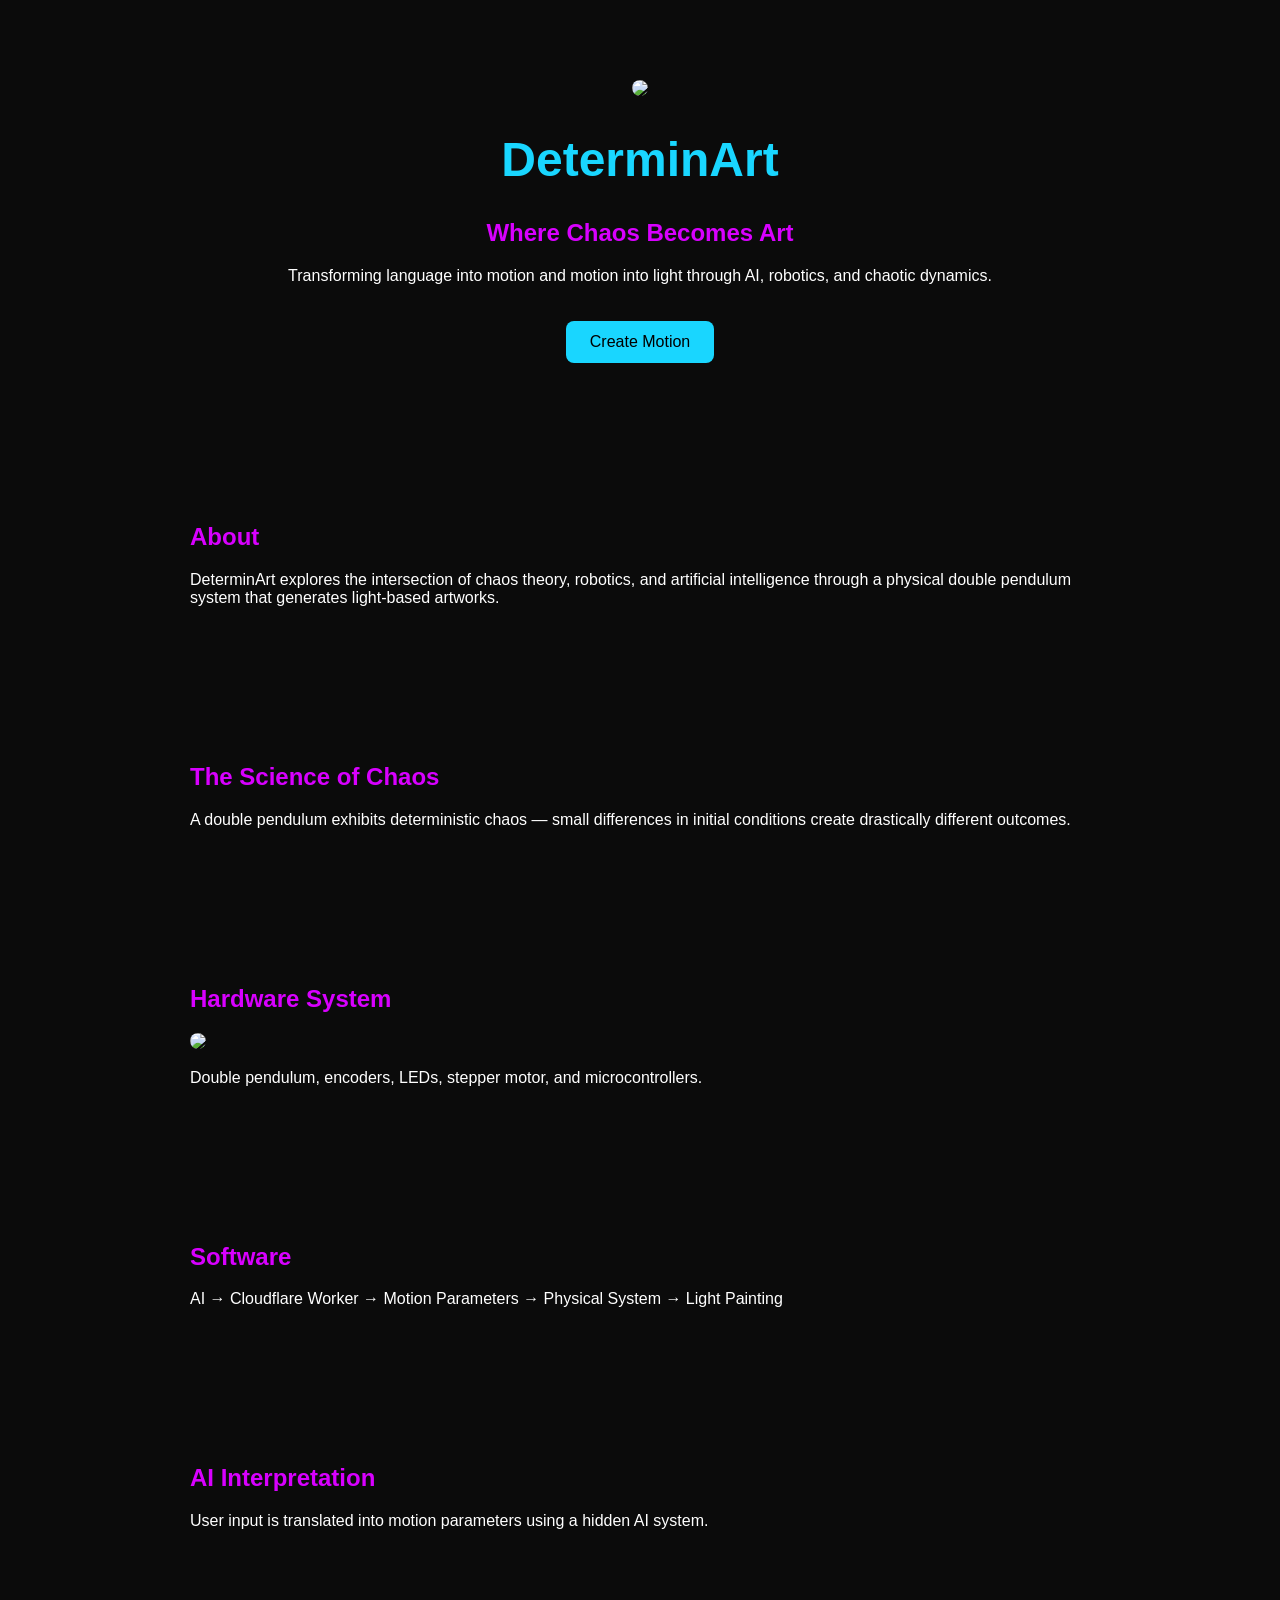
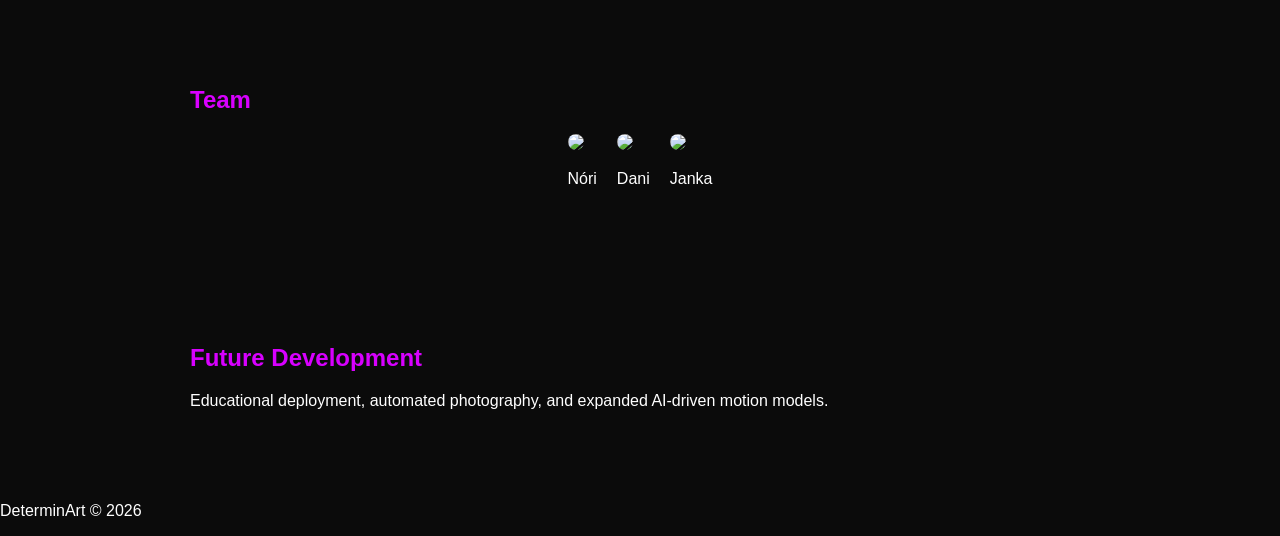
==== index.html @ 48aab66d "intitial commit" ====
<!DOCTYPE html>
<html lang="en">
<head>
  <meta charset="UTF-8" />
  <meta name="viewport" content="width=device-width, initial-scale=1.0"/>
  <title>DeterminArt</title>
  <link rel="stylesheet" href="style.css"/>
</head>

<body>

  <header class="hero">
    <img src="assets/logo-determinart.png" class="logo"/>

    <h1>DeterminArt</h1>
    <h2>Where Chaos Becomes Art</h2>

    <p>
      Transforming language into motion and motion into light through AI, robotics, and chaotic dynamics.
    </p>

    <a class="btn" href="interpret.html">Create Motion</a>
  </header>

  <section id="about">
    <h2>About</h2>
    <p>
      DeterminArt explores the intersection of chaos theory, robotics, and artificial intelligence through a physical double pendulum system that generates light-based artworks.
    </p>
  </section>

  <section id="science">
    <h2>The Science of Chaos</h2>
    <p>
      A double pendulum exhibits deterministic chaos — small differences in initial conditions create drastically different outcomes.
    </p>
  </section>

  <section id="hardware">
    <h2>Hardware System</h2>
    <img src="assets/pendulum.jpg"/>
    <p>Double pendulum, encoders, LEDs, stepper motor, and microcontrollers.</p>
  </section>

  <section id="software">
    <h2>Software</h2>
    <p>
      AI → Cloudflare Worker → Motion Parameters → Physical System → Light Painting
    </p>
  </section>

  <section id="ai">
    <h2>AI Interpretation</h2>
    <p>
      User input is translated into motion parameters using a hidden AI system.
    </p>
  </section>

  <section id="team">
    <h2>Team</h2>

    <div class="team">
      <div>
        <img src="assets/team-nori.jpg"/>
        <p>Nóri</p>
      </div>

      <div>
        <img src="assets/team-dani.jpg"/>
        <p>Dani</p>
      </div>

      <div>
        <img src="assets/team-janka.jpg"/>
        <p>Janka</p>
      </div>
    </div>
  </section>

  <section id="future">
    <h2>Future Development</h2>
    <p>
      Educational deployment, automated photography, and expanded AI-driven motion models.
    </p>
  </section>

  <footer>
    <p>DeterminArt © 2026</p>
  </footer>

</body>
</html>
---- style.css ----
body {
  margin: 0;
  font-family: Arial, sans-serif;
  background: #0b0b0b;
  color: white;
}

.hero {
  text-align: center;
  padding: 80px 20px;
}

.logo {
  width: 120px;
}

h1 {
  font-size: 3rem;
  color: #19d6ff;
}

h2 {
  color: #d800ff;
}

.btn {
  display: inline-block;
  margin-top: 20px;
  padding: 12px 24px;
  background: #19d6ff;
  color: black;
  border-radius: 8px;
  text-decoration: none;
}

section {
  padding: 60px 20px;
  max-width: 900px;
  margin: auto;
}

img {
  width: 100%;
  border-radius: 10px;
}

.team {
  display: flex;
  gap: 20px;
  justify-content: center;
}

.team img {
  width: 120px;
  border-radius: 50%;
}
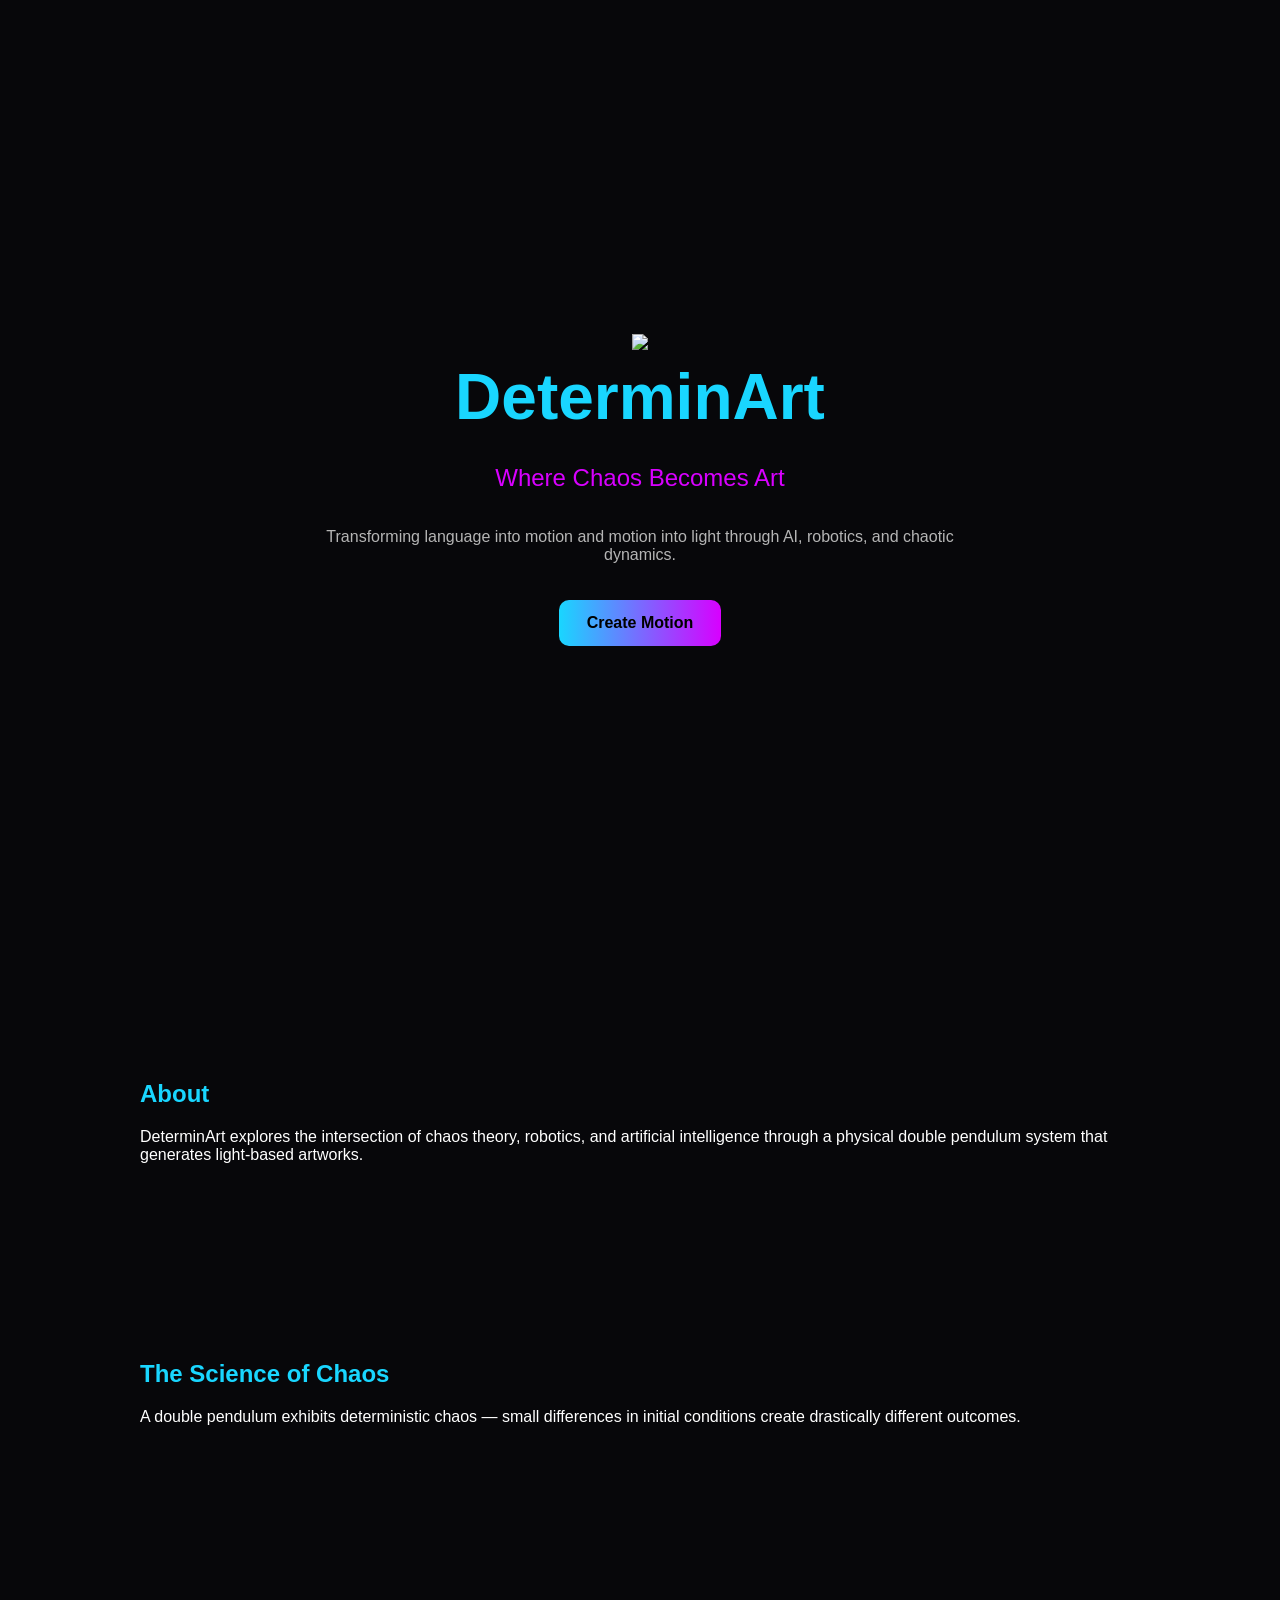
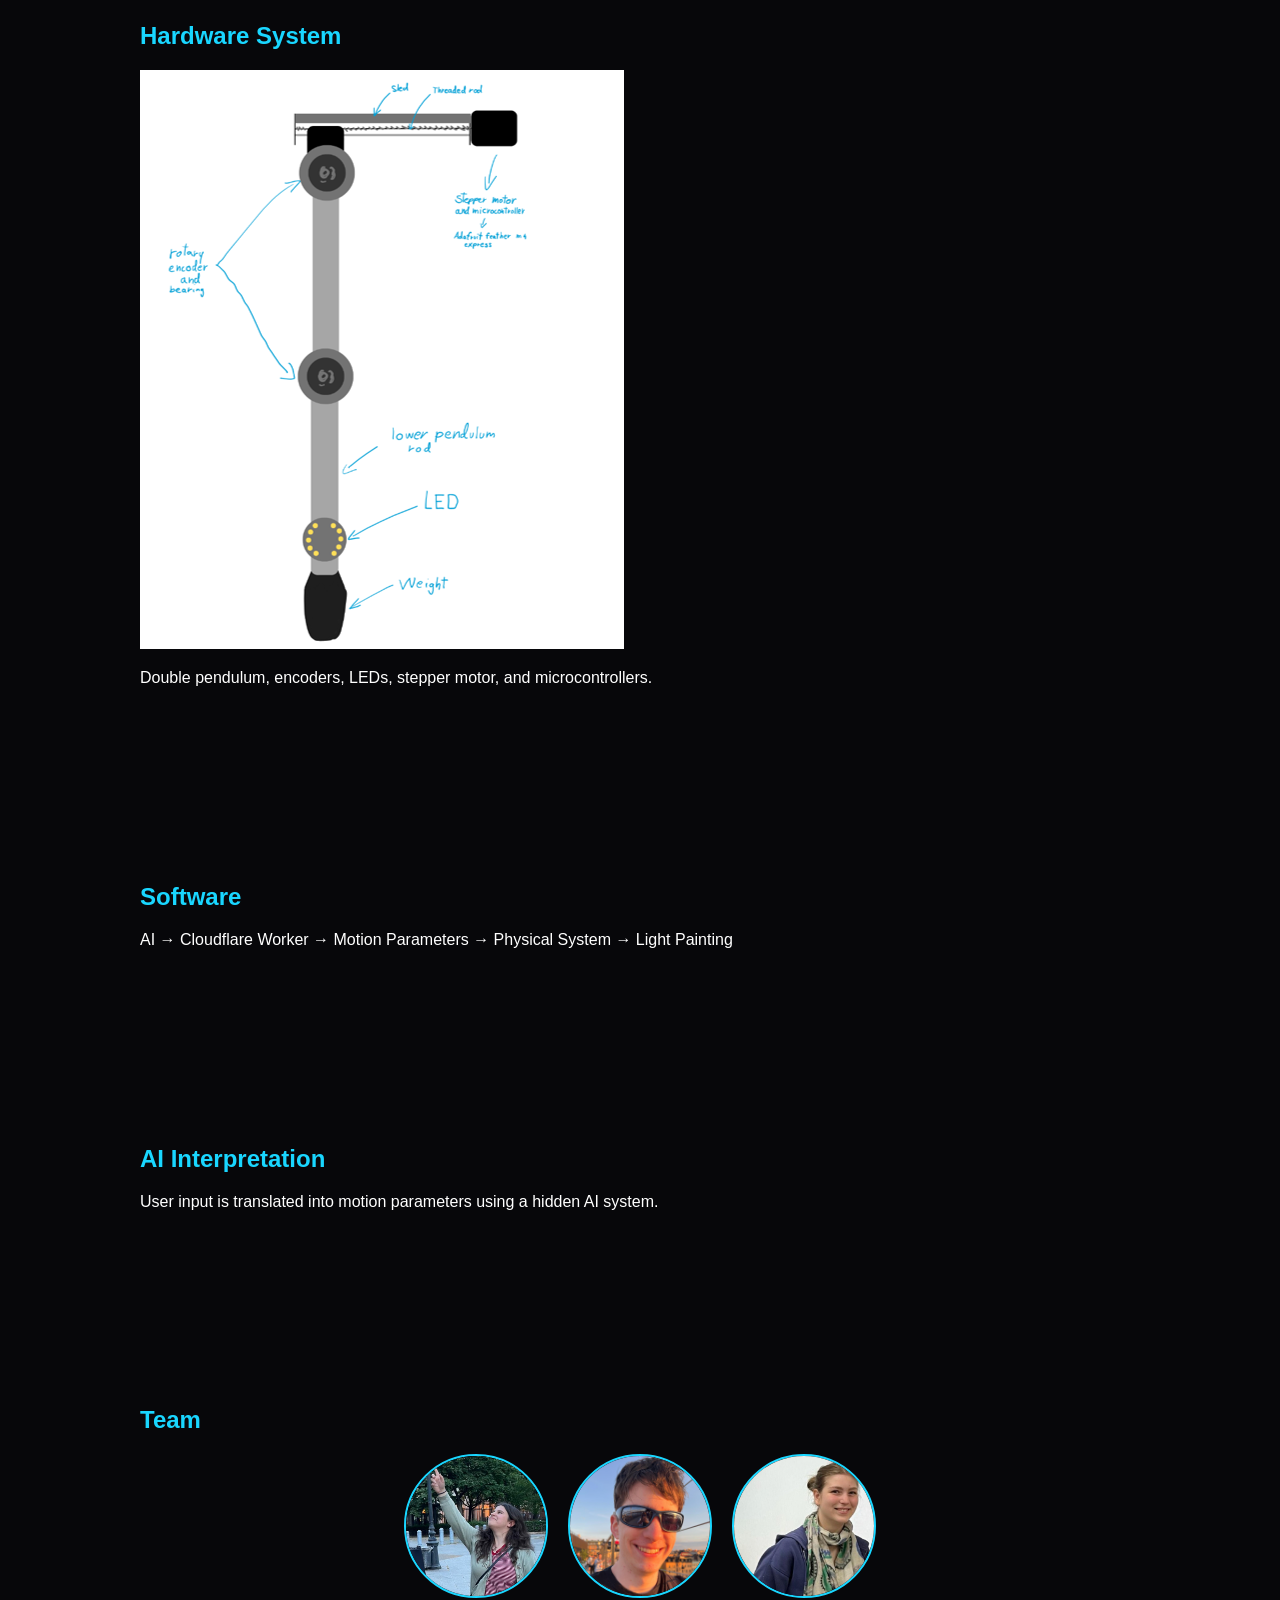
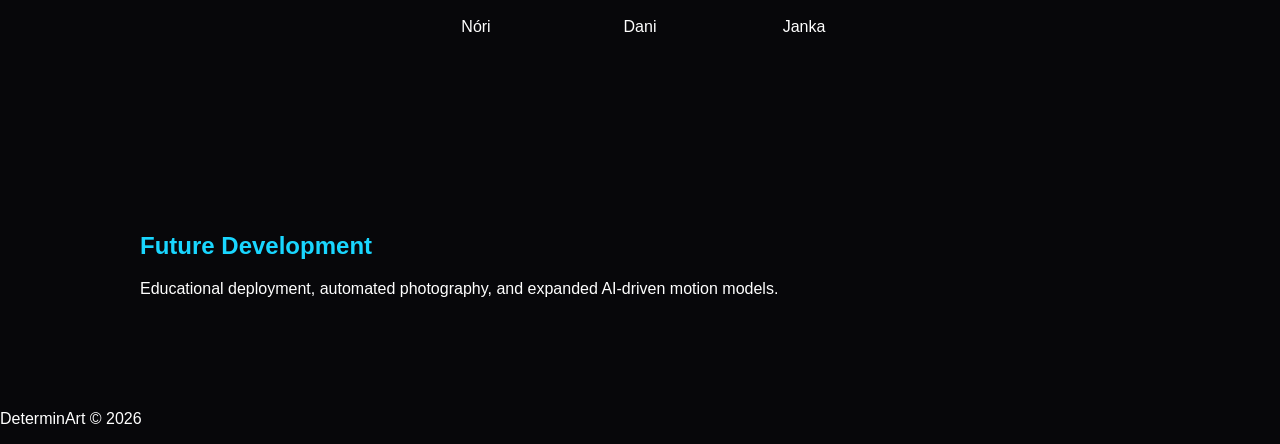
==== commit d08425bd: "file locations" ====
--- a/index.html
+++ b/index.html
@@ -61,17 +61,17 @@
 
     <div class="team">
       <div>
-        <img src="assets/team-nori.jpg"/>
+        <img src="assets/team-nori.jpeg"/>
         <p>Nóri</p>
       </div>
 
       <div>
-        <img src="assets/team-dani.jpg"/>
+        <img src="assets/team-dani.jpeg"/>
         <p>Dani</p>
       </div>
 
       <div>
-        <img src="assets/team-janka.jpg"/>
+        <img src="assets/team-janka.jpeg"/>
         <p>Janka</p>
       </div>
     </div>
--- a/style.css
+++ b/style.css
@@ -1,56 +1,137 @@
+:root {
+  --bg: #07070a;
+  --panel: #111118;
+  --cyan: #19d6ff;
+  --magenta: #d800ff;
+  --text: #ffffff;
+  --muted: #b5b5b5;
+}
+
 body {
   margin: 0;
   font-family: Arial, sans-serif;
-  background: #0b0b0b;
-  color: white;
+  background: var(--bg);
+  color: var(--text);
+  overflow-x: hidden;
 }
 
+/* HERO */
 .hero {
+  min-height: 100vh;
+  display: flex;
+  flex-direction: column;
+  justify-content: center;
+  align-items: center;
   text-align: center;
-  padding: 80px 20px;
+  padding: 40px 20px;
+  position: relative;
 }
 
-.logo {
-  width: 120px;
+.hero h1 {
+  font-size: 4rem;
+  margin: 10px 0;
+  color: var(--cyan);
 }
 
-h1 {
-  font-size: 3rem;
-  color: #19d6ff;
+.hero h2 {
+  color: var(--magenta);
+  font-weight: 400;
 }
 
-h2 {
-  color: #d800ff;
+.hero p {
+  max-width: 700px;
+  color: var(--muted);
 }
 
+/* BUTTON */
 .btn {
-  display: inline-block;
   margin-top: 20px;
-  padding: 12px 24px;
-  background: #19d6ff;
+  padding: 14px 28px;
+  background: linear-gradient(90deg, var(--cyan), var(--magenta));
   color: black;
-  border-radius: 8px;
+  font-weight: bold;
+  border-radius: 10px;
   text-decoration: none;
+  transition: 0.3s;
 }
 
+.btn:hover {
+  transform: scale(1.05);
+}
+
+/* SECTIONS */
 section {
-  padding: 60px 20px;
-  max-width: 900px;
+  padding: 80px 20px;
+  max-width: 1000px;
   margin: auto;
 }
 
-img {
-  width: 100%;
-  border-radius: 10px;
+section h2 {
+  color: var(--cyan);
+  margin-bottom: 20px;
 }
 
+/* TEAM */
 .team {
   display: flex;
   gap: 20px;
   justify-content: center;
+  flex-wrap: wrap;
+}
+
+.team div {
+  text-align: center;
 }
 
 .team img {
-  width: 120px;
+  width: 140px;
+  height: 140px;
+  object-fit: cover;
   border-radius: 50%;
+  border: 2px solid var(--cyan);
+}
+
+/* INPUT PAGE */
+.input-box {
+  max-width: 500px;
+  margin: auto;
+  text-align: center;
+}
+
+input, textarea {
+  width: 100%;
+  margin: 10px 0;
+  padding: 12px;
+  border-radius: 8px;
+  border: none;
+  background: #1a1a22;
+  color: white;
+}
+
+button {
+  width: 100%;
+  padding: 14px;
+  background: var(--cyan);
+  border: none;
+  font-weight: bold;
+  cursor: pointer;
+}
+
+/* LOADING */
+#status {
+  margin-top: 10px;
+  color: var(--magenta);
+  font-style: italic;
+}
+
+/* MOBILE */
+@media (max-width: 768px) {
+  .hero h1 {
+    font-size: 2.5rem;
+  }
+
+  .team {
+    flex-direction: column;
+    align-items: center;
+  }
 }
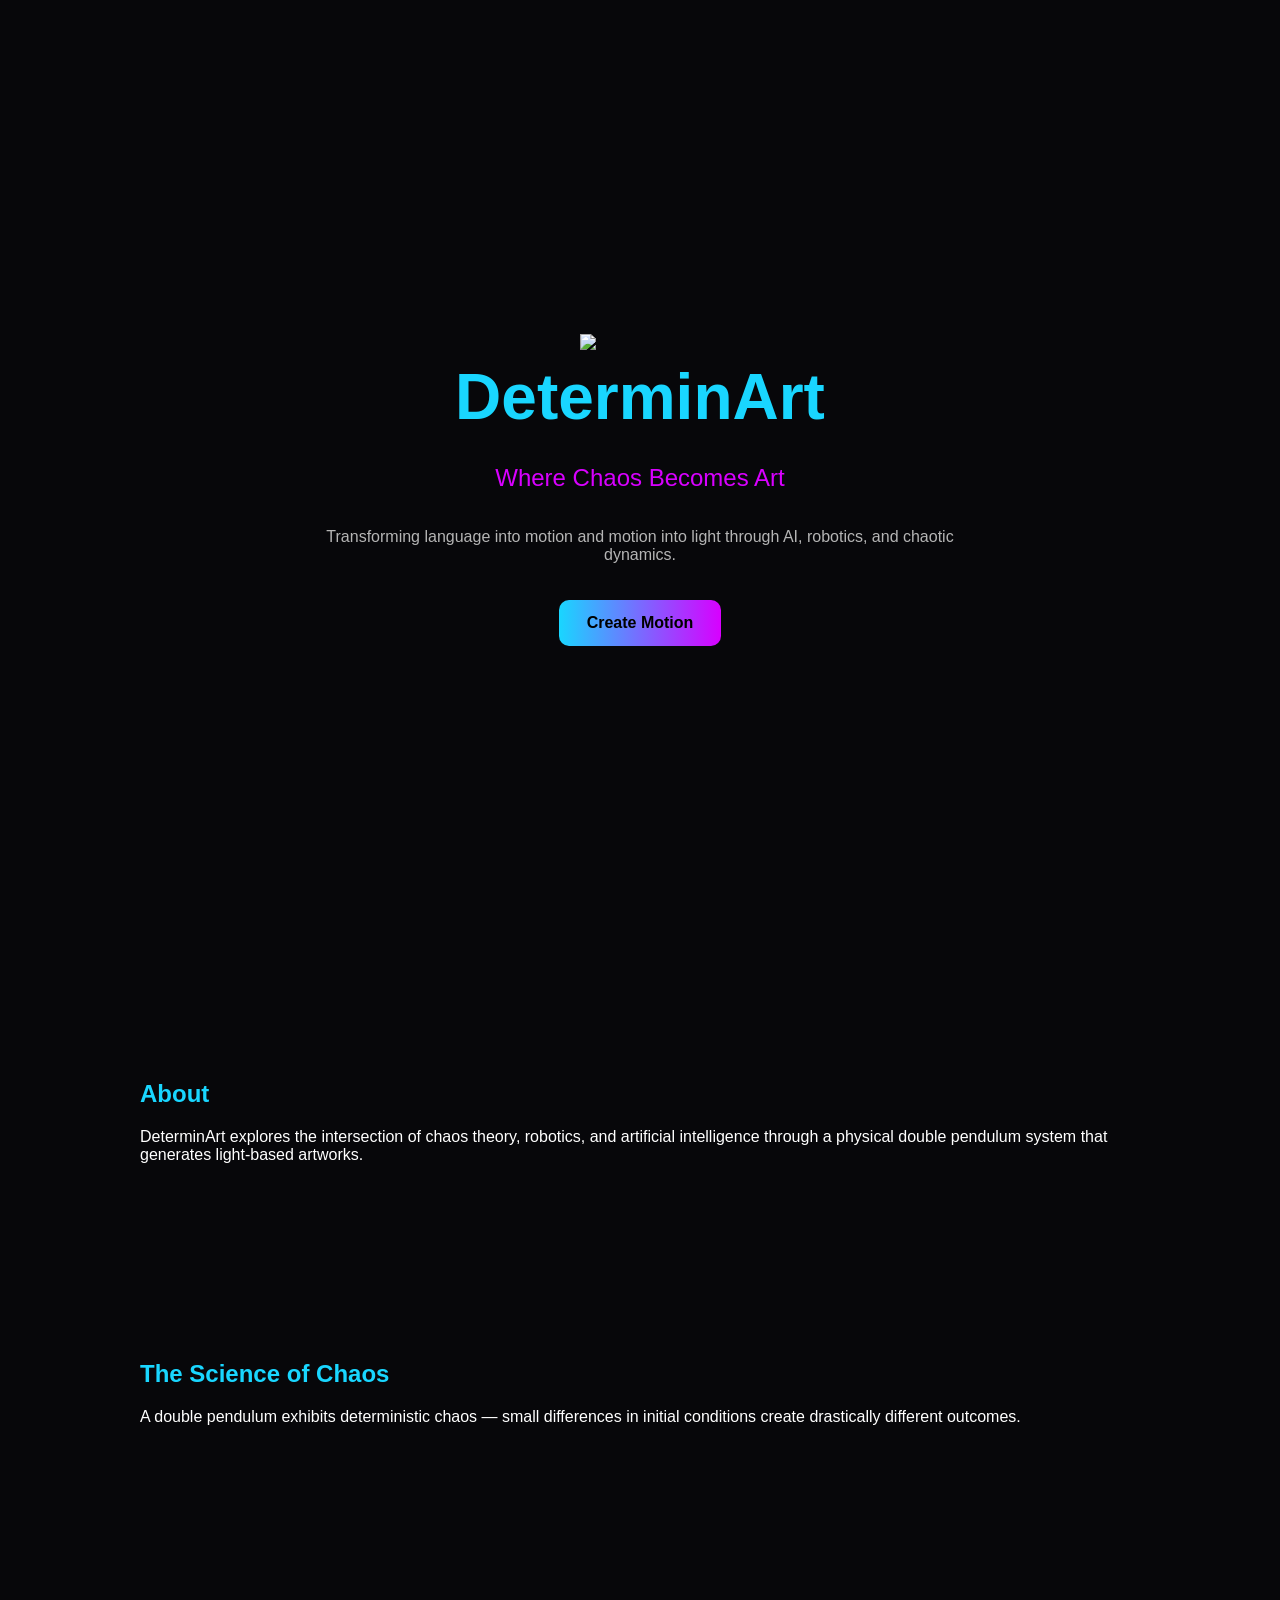
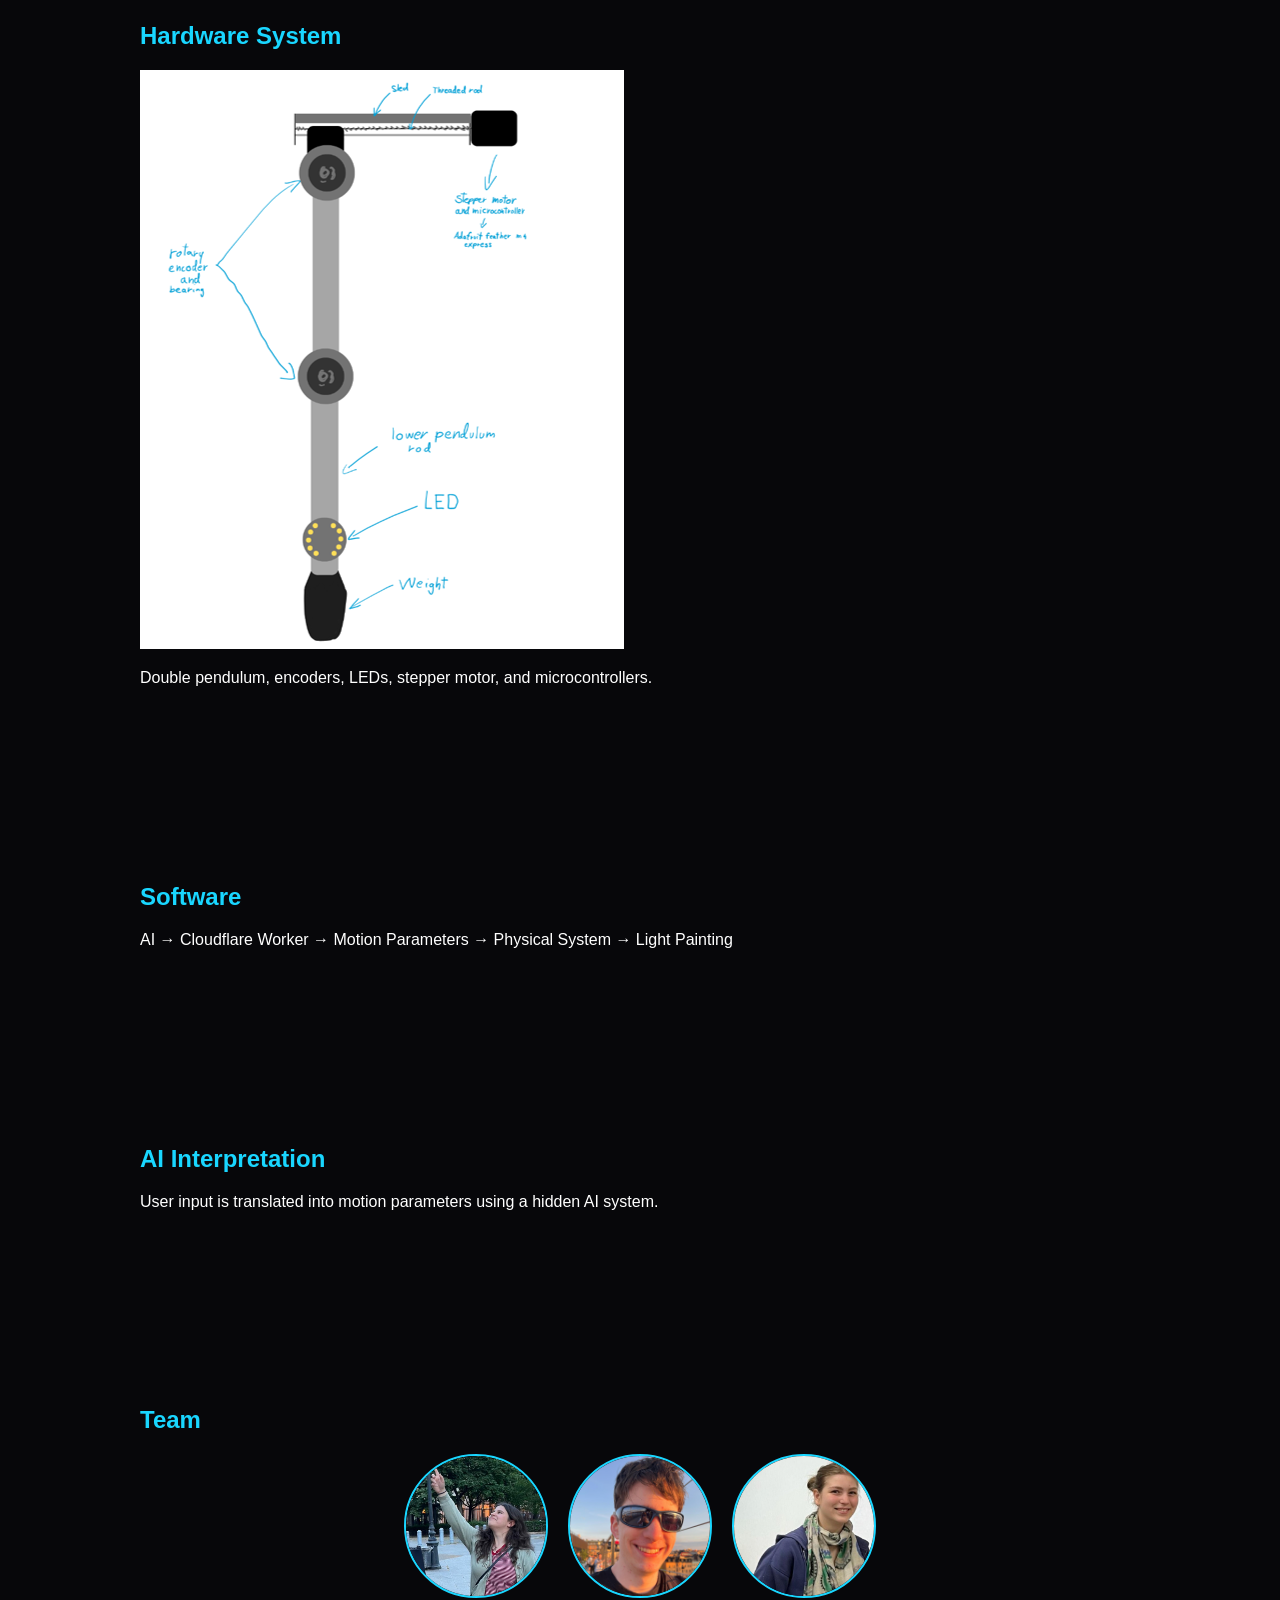
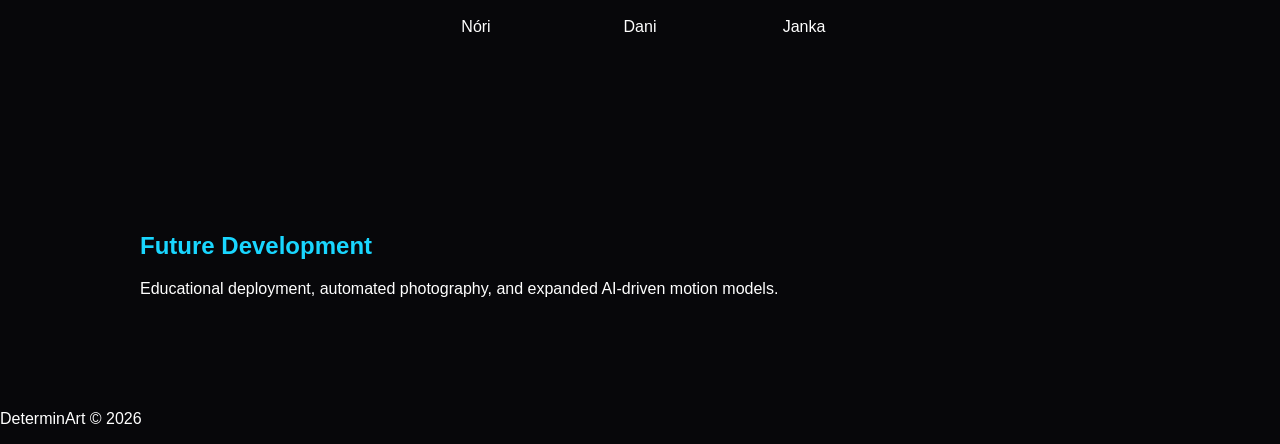
==== commit 25f48321: "bug" ====
--- a/index.html
+++ b/index.html
@@ -10,7 +10,7 @@
 <body>
 
   <header class="hero">
-    <img src="assets/logo-determinart.png" class="logo"/>
+    <img class="logo" src="assets/logo-determinart.png">
 
     <h1>DeterminArt</h1>
     <h2>Where Chaos Becomes Art</h2>
--- a/style.css
+++ b/style.css
@@ -13,6 +13,13 @@
   background: var(--bg);
   color: var(--text);
   overflow-x: hidden;
+}
+
+.logo {
+  width: 120px;
+  height: auto;
+  display: block;
+  margin: 0 auto;
 }
 
 /* HERO */
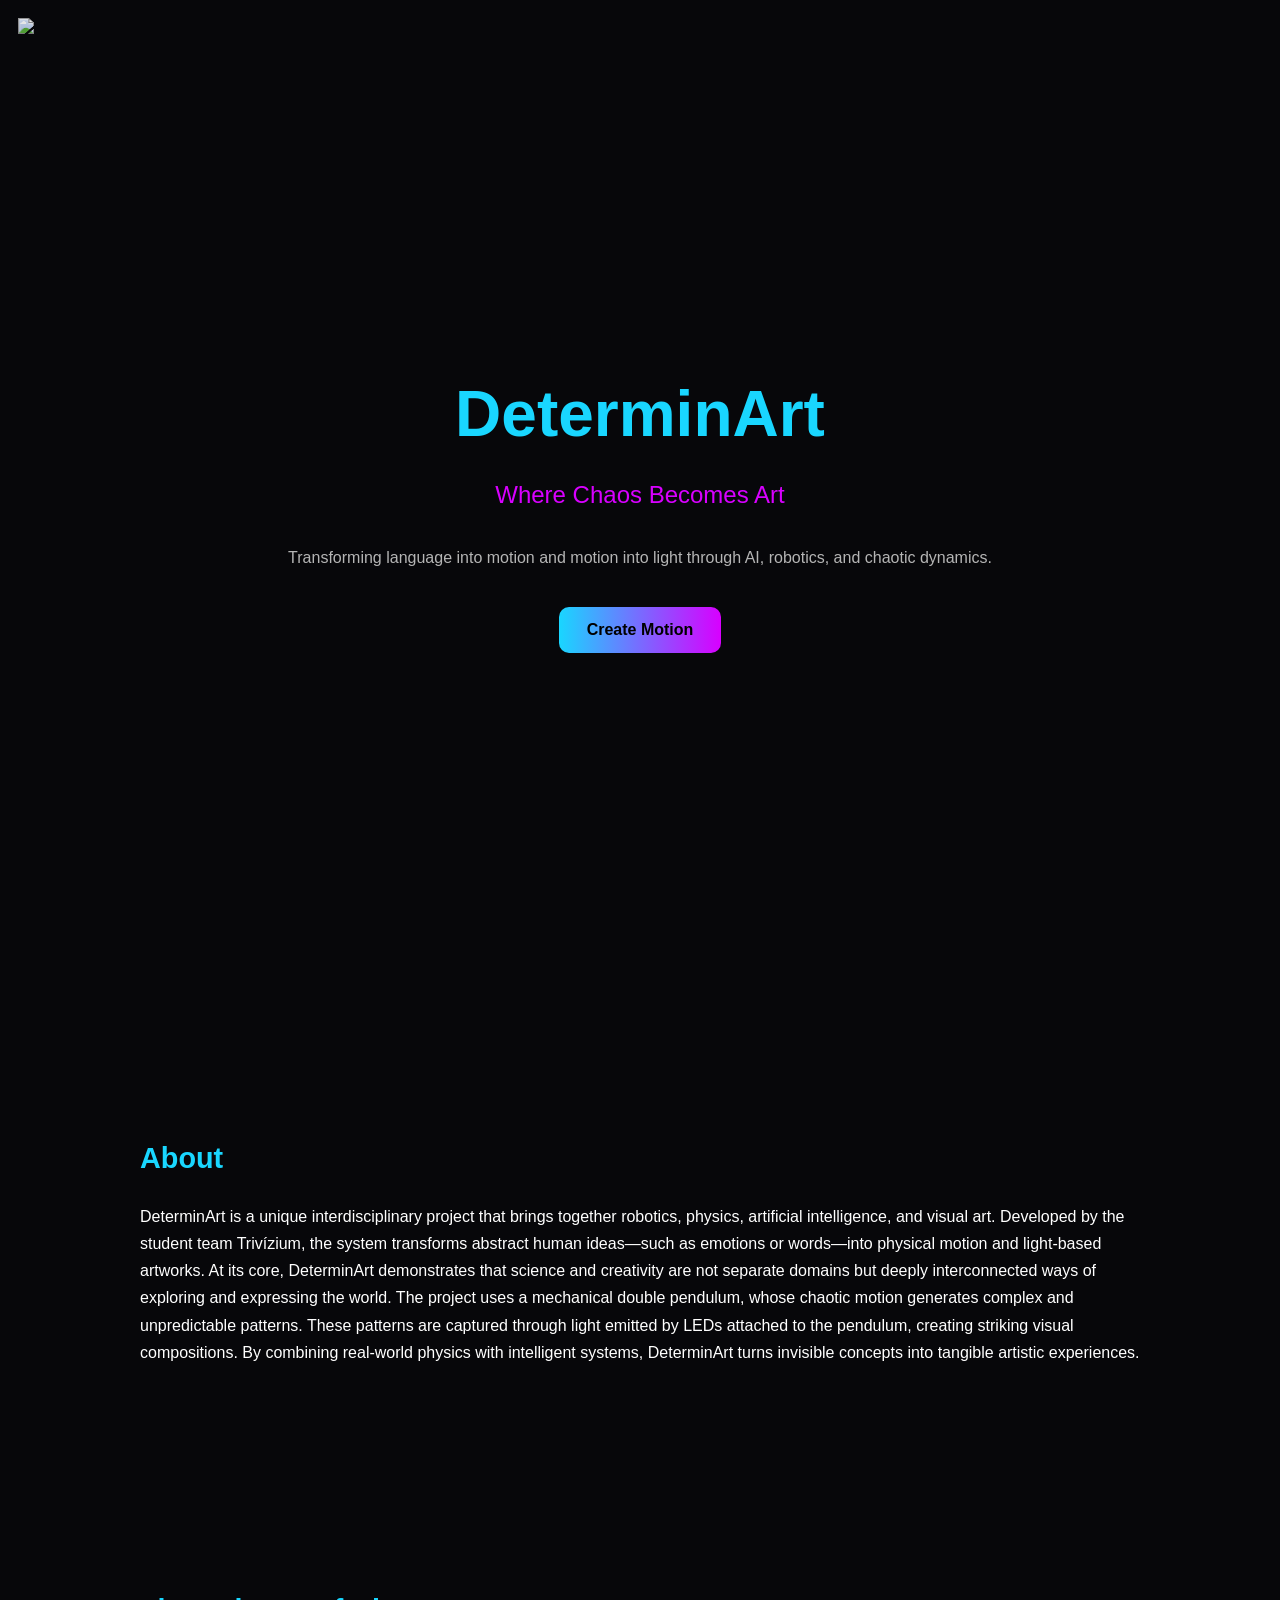
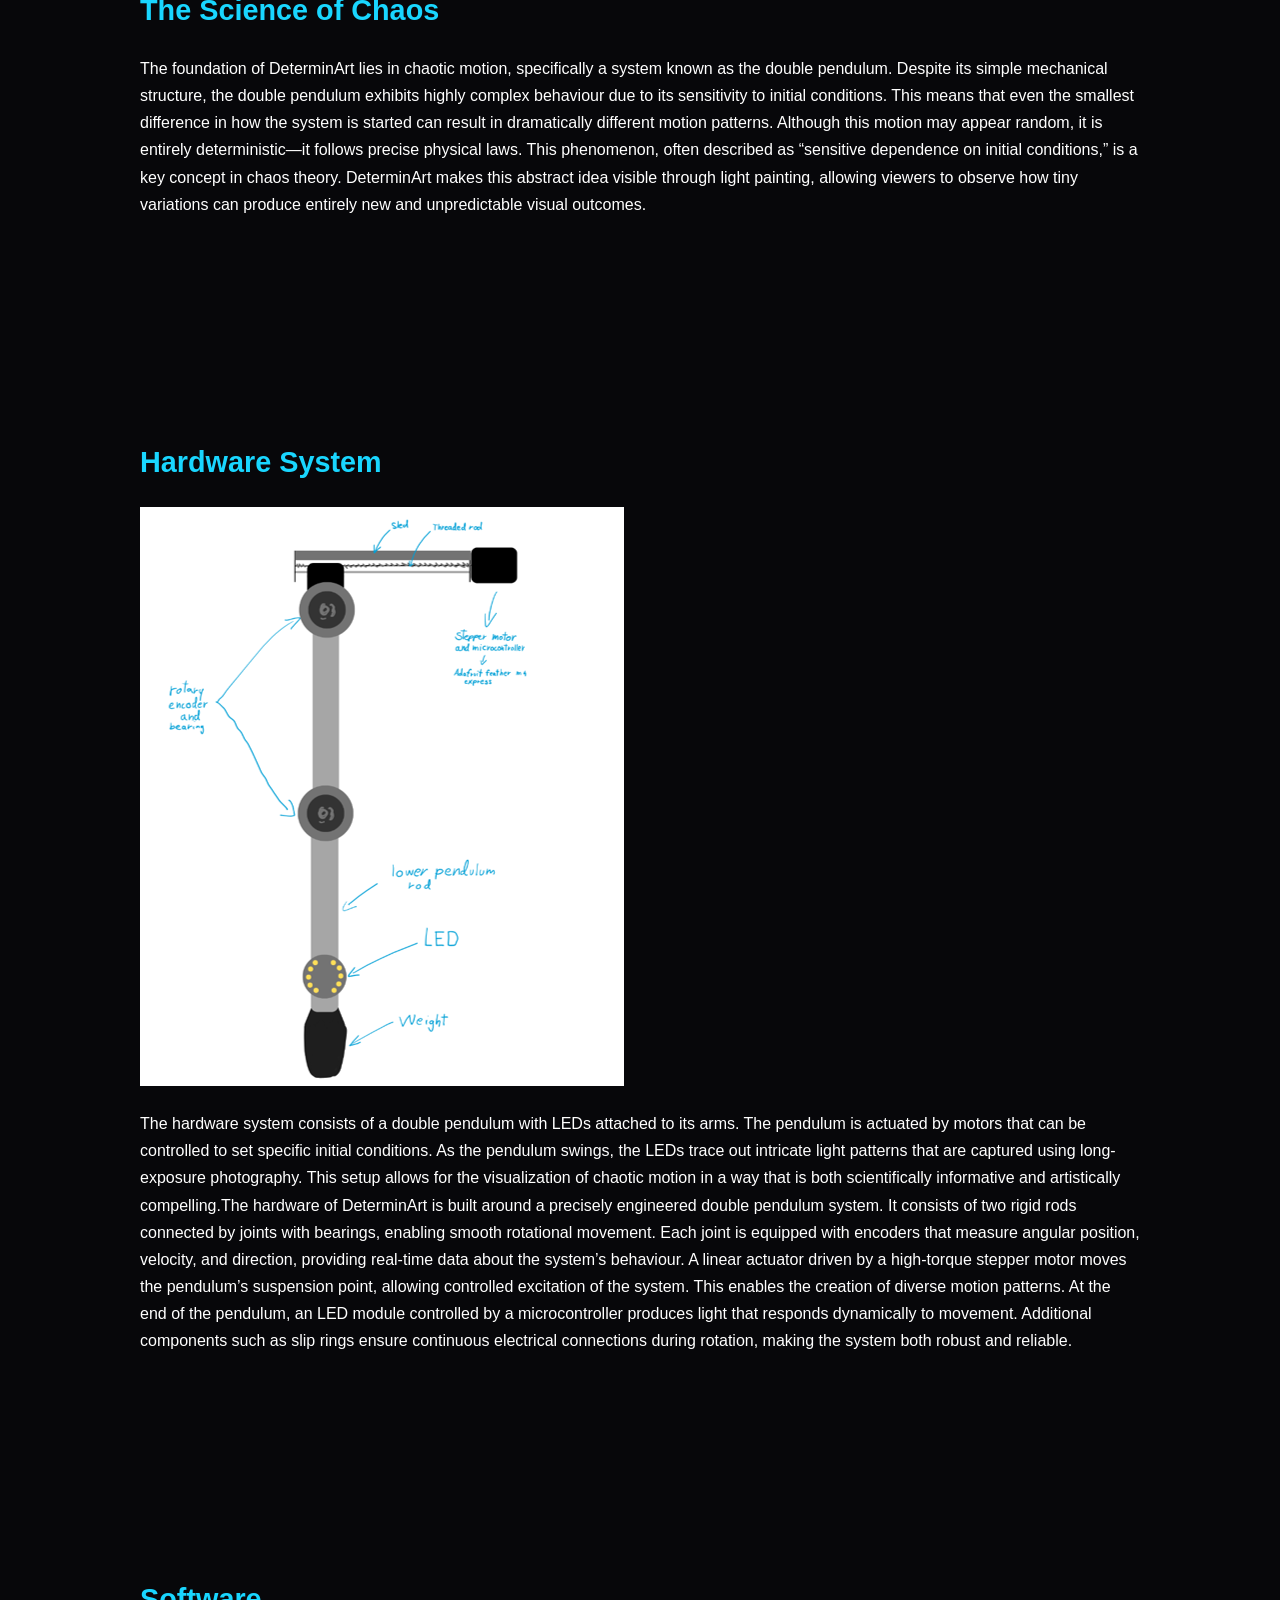
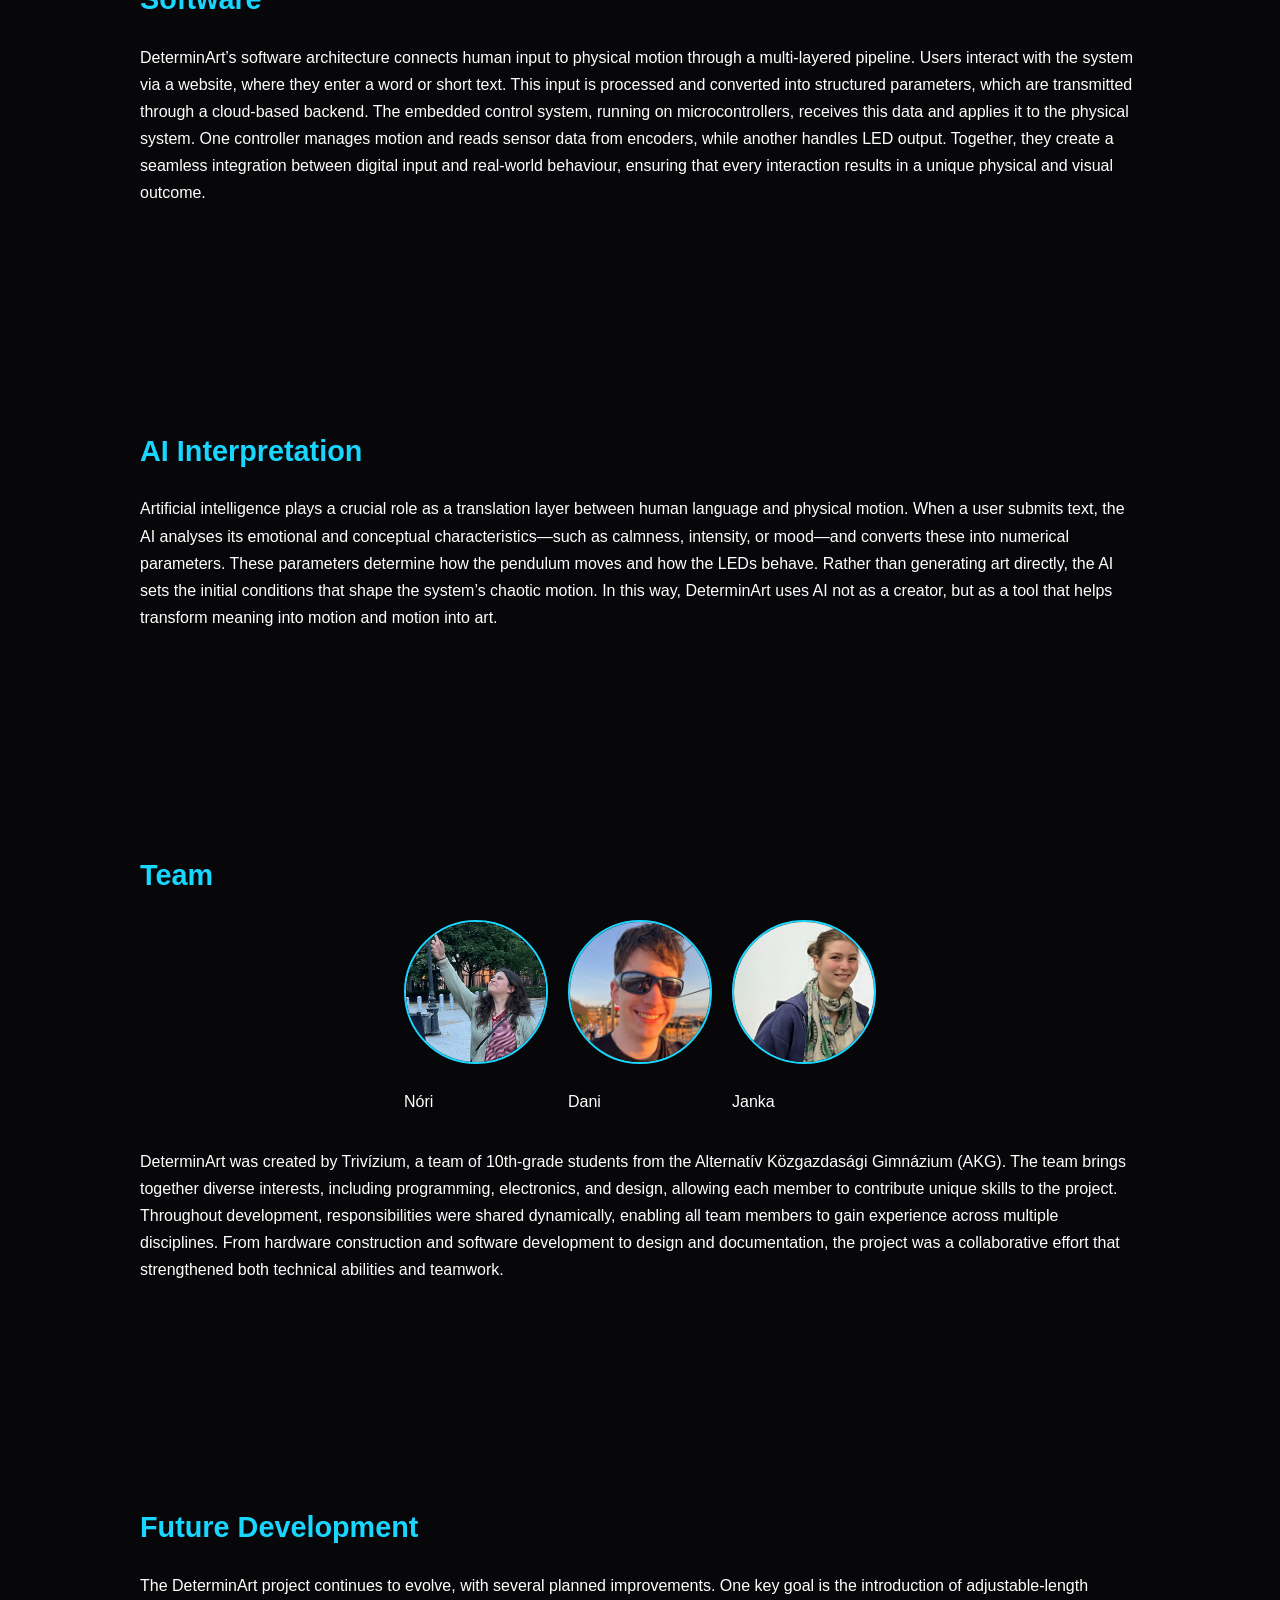
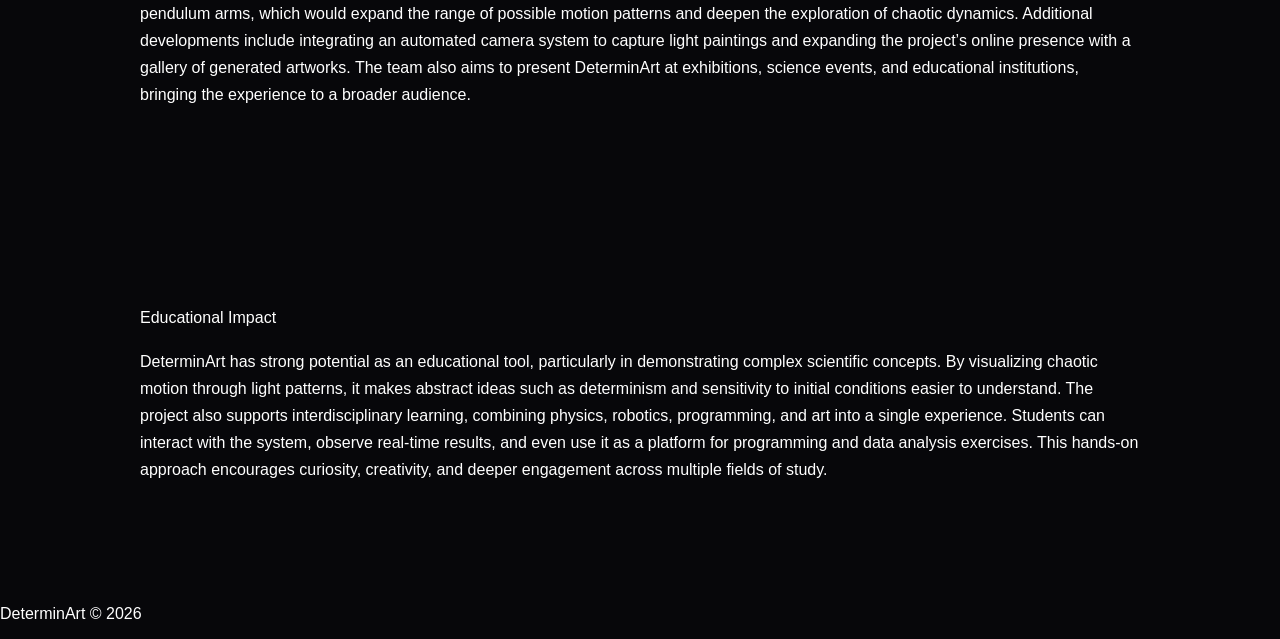
==== commit 93a4d891: "text" ====
--- a/index.html
+++ b/index.html
@@ -25,34 +25,44 @@
   <section id="about">
     <h2>About</h2>
     <p>
-      DeterminArt explores the intersection of chaos theory, robotics, and artificial intelligence through a physical double pendulum system that generates light-based artworks.
+        DeterminArt is a unique interdisciplinary project that brings together robotics, physics, artificial intelligence, and visual art. Developed by the student team Trivízium, the system transforms abstract human ideas—such as emotions or words—into physical motion and light-based artworks. At its core, DeterminArt demonstrates that science and creativity are not separate domains but deeply interconnected ways of exploring and expressing the world.
+        
+        The project uses a mechanical double pendulum, whose chaotic motion generates complex and unpredictable patterns. These patterns are captured through light emitted by LEDs attached to the pendulum, creating striking visual compositions. By combining real-world physics with intelligent systems, DeterminArt turns invisible concepts into tangible artistic experiences.
     </p>
   </section>
 
   <section id="science">
     <h2>The Science of Chaos</h2>
     <p>
-      A double pendulum exhibits deterministic chaos — small differences in initial conditions create drastically different outcomes.
+        The foundation of DeterminArt lies in chaotic motion, specifically a system known as the double pendulum. Despite its simple mechanical structure, the double pendulum exhibits highly complex behaviour due to its sensitivity to initial conditions. This means that even the smallest difference in how the system is started can result in dramatically different motion patterns.
+        
+        Although this motion may appear random, it is entirely deterministic—it follows precise physical laws. This phenomenon, often described as “sensitive dependence on initial conditions,” is a key concept in chaos theory. DeterminArt makes this abstract idea visible through light painting, allowing viewers to observe how tiny variations can produce entirely new and unpredictable visual outcomes.
     </p>
   </section>
 
   <section id="hardware">
     <h2>Hardware System</h2>
     <img src="assets/pendulum.jpg"/>
-    <p>Double pendulum, encoders, LEDs, stepper motor, and microcontrollers.</p>
+    <p>
+        The hardware system consists of a double pendulum with LEDs attached to its arms. The pendulum is actuated by motors that can be controlled to set specific initial conditions. As the pendulum swings, the LEDs trace out intricate light patterns that are captured using long-exposure photography. This setup allows for the visualization of chaotic motion in a way that is both scientifically informative and artistically compelling.The hardware of DeterminArt is built around a precisely engineered double pendulum system. It consists of two rigid rods connected by joints with bearings, enabling smooth rotational movement. Each joint is equipped with encoders that measure angular position, velocity, and direction, providing real-time data about the system’s behaviour.
+        
+        A linear actuator driven by a high-torque stepper motor moves the pendulum’s suspension point, allowing controlled excitation of the system. This enables the creation of diverse motion patterns. At the end of the pendulum, an LED module controlled by a microcontroller produces light that responds dynamically to movement. Additional components such as slip rings ensure continuous electrical connections during rotation, making the system both robust and reliable.        
+    </p>
   </section>
 
   <section id="software">
     <h2>Software</h2>
     <p>
-      AI → Cloudflare Worker → Motion Parameters → Physical System → Light Painting
+        DeterminArt’s software architecture connects human input to physical motion through a multi-layered pipeline. Users interact with the system via a website, where they enter a word or short text. This input is processed and converted into structured parameters, which are transmitted through a cloud-based backend.
+        The embedded control system, running on microcontrollers, receives this data and applies it to the physical system. One controller manages motion and reads sensor data from encoders, while another handles LED output. Together, they create a seamless integration between digital input and real-world behaviour, ensuring that every interaction results in a unique physical and visual outcome.
     </p>
   </section>
 
   <section id="ai">
     <h2>AI Interpretation</h2>
     <p>
-      User input is translated into motion parameters using a hidden AI system.
+        Artificial intelligence plays a crucial role as a translation layer between human language and physical motion. When a user submits text, the AI analyses its emotional and conceptual characteristics—such as calmness, intensity, or mood—and converts these into numerical parameters.
+        These parameters determine how the pendulum moves and how the LEDs behave. Rather than generating art directly, the AI sets the initial conditions that shape the system’s chaotic motion. In this way, DeterminArt uses AI not as a creator, but as a tool that helps transform meaning into motion and motion into art.
     </p>
   </section>
 
@@ -75,12 +85,28 @@
         <p>Janka</p>
       </div>
     </div>
+
+    <p>
+        DeterminArt was created by Trivízium, a team of 10th-grade students from the Alternatív Közgazdasági Gimnázium (AKG). The team brings together diverse interests, including programming, electronics, and design, allowing each member to contribute unique skills to the project.
+        
+        Throughout development, responsibilities were shared dynamically, enabling all team members to gain experience across multiple disciplines. From hardware construction and software development to design and documentation, the project was a collaborative effort that strengthened both technical abilities and teamwork.
+    </p>
   </section>
 
   <section id="future">
     <h2>Future Development</h2>
     <p>
-      Educational deployment, automated photography, and expanded AI-driven motion models.
+        The DeterminArt project continues to evolve, with several planned improvements. One key goal is the introduction of adjustable-length pendulum arms, which would expand the range of possible motion patterns and deepen the exploration of chaotic dynamics.
+        Additional developments include integrating an automated camera system to capture light paintings and expanding the project’s online presence with a gallery of generated artworks. The team also aims to present DeterminArt at exhibitions, science events, and educational institutions, bringing the experience to a broader audience.
+    </p>
+  </section>
+
+  <section id="education"
+    <h2>Educational Impact</h2>
+    <p>
+        DeterminArt has strong potential as an educational tool, particularly in demonstrating complex scientific concepts. By visualizing chaotic motion through light patterns, it makes abstract ideas such as determinism and sensitivity to initial conditions easier to understand.
+        
+        The project also supports interdisciplinary learning, combining physics, robotics, programming, and art into a single experience. Students can interact with the system, observe real-time results, and even use it as a platform for programming and data analysis exercises. This hands-on approach encourages curiosity, creativity, and deeper engagement across multiple fields of study.
     </p>
   </section>
 
--- a/style.css
+++ b/style.css
@@ -15,11 +15,31 @@
   overflow-x: hidden;
 }
 
+/* ✅ FIX: make canvas visible */
+canvas {
+  position: fixed;
+  top: 0;
+  left: 0;
+  z-index: 0;
+  opacity: 0.35;
+  pointer-events: none;
+}
+
+/* everything above canvas */
+header, section, footer {
+  position: relative;
+  z-index: 1;
+}
+
+/* ✅ FIX: logo in corner */
 .logo {
-  width: 120px;
+  position: fixed;
+  top: 18px;
+  left: 18px;
+  width: 60px;
   height: auto;
-  display: block;
-  margin: 0 auto;
+  z-index: 10;
+  opacity: 0.9;
 }
 
 /* HERO */
@@ -30,8 +50,7 @@
   justify-content: center;
   align-items: center;
   text-align: center;
-  padding: 40px 20px;
-  position: relative;
+  padding: 60px 20px;
 }
 
 .hero h1 {
@@ -46,8 +65,9 @@
 }
 
 .hero p {
-  max-width: 700px;
+  max-width: 800px;
   color: var(--muted);
+  line-height: 1.6;
 }
 
 /* BUTTON */
@@ -68,14 +88,16 @@
 
 /* SECTIONS */
 section {
-  padding: 80px 20px;
+  padding: 90px 20px;
   max-width: 1000px;
   margin: auto;
+  line-height: 1.7;
 }
 
 section h2 {
   color: var(--cyan);
   margin-bottom: 20px;
+  font-size: 1.8rem;
 }
 
 /* TEAM */
@@ -86,10 +108,6 @@
   flex-wrap: wrap;
 }
 
-.team div {
-  text-align: center;
-}
-
 .team img {
   width: 140px;
   height: 140px;
@@ -98,7 +116,7 @@
   border: 2px solid var(--cyan);
 }
 
-/* INPUT PAGE */
+/* INPUT */
 .input-box {
   max-width: 500px;
   margin: auto;
@@ -115,26 +133,20 @@
   color: white;
 }
 
-button {
-  width: 100%;
-  padding: 14px;
-  background: var(--cyan);
-  border: none;
-  font-weight: bold;
-  cursor: pointer;
-}
-
-/* LOADING */
-#status {
-  margin-top: 10px;
-  color: var(--magenta);
-  font-style: italic;
-}
-
 /* MOBILE */
 @media (max-width: 768px) {
   .hero h1 {
-    font-size: 2.5rem;
+    font-size: 2.6rem;
+  }
+
+  .logo {
+    width: 45px;
+    top: 10px;
+    left: 10px;
+  }
+
+  section {
+    padding: 60px 16px;
   }
 
   .team {
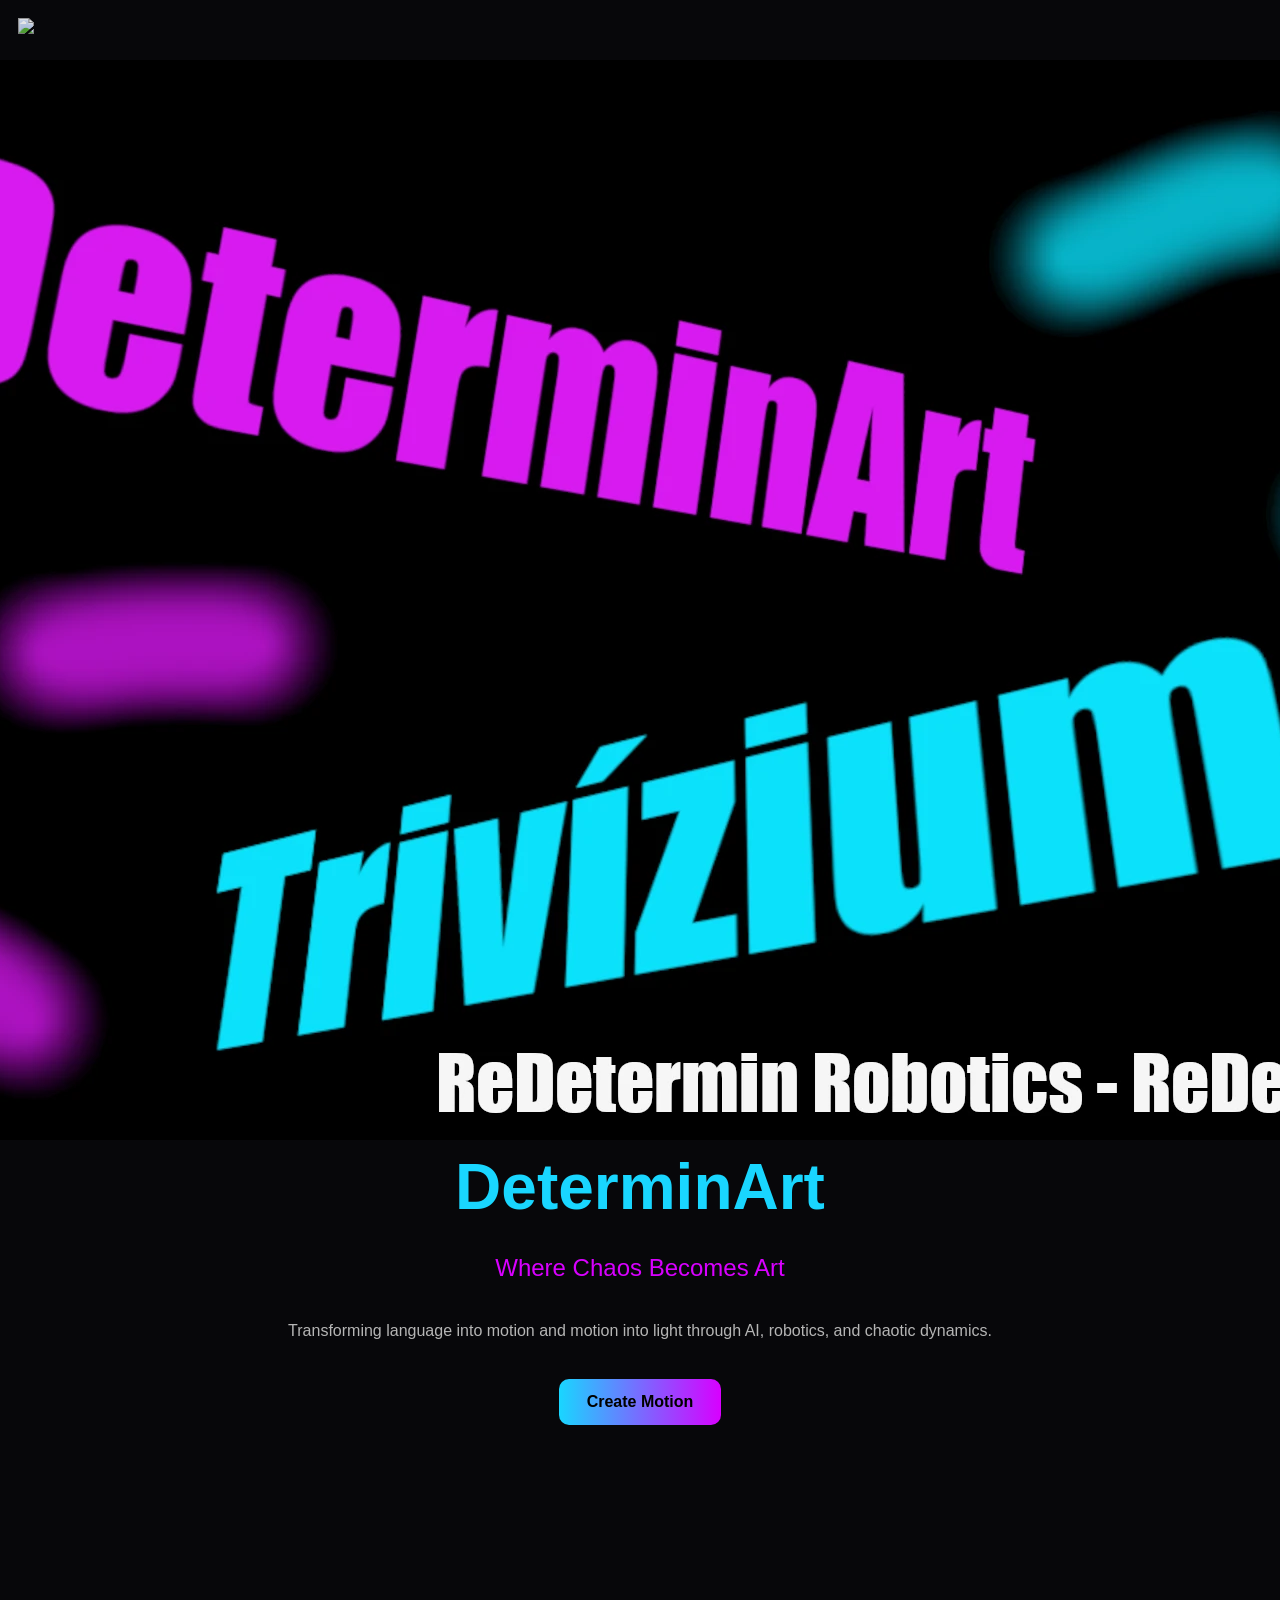
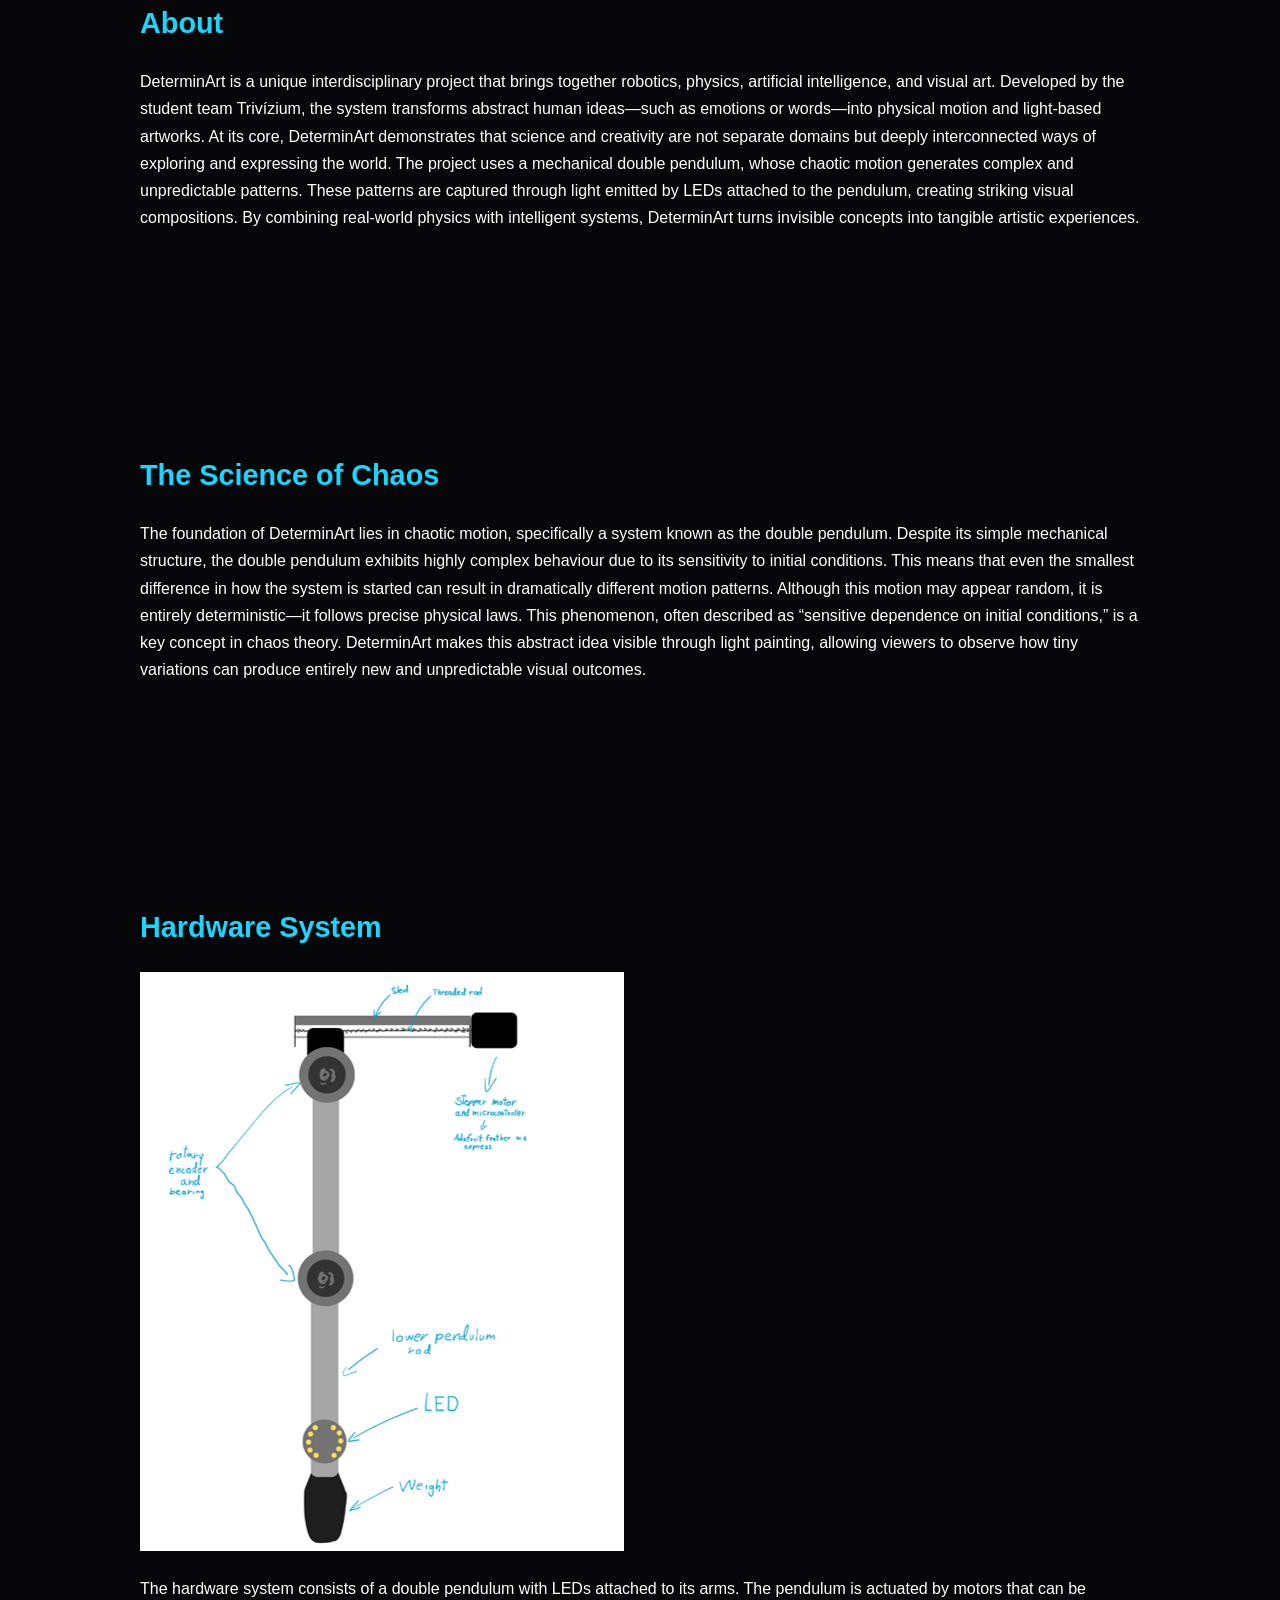
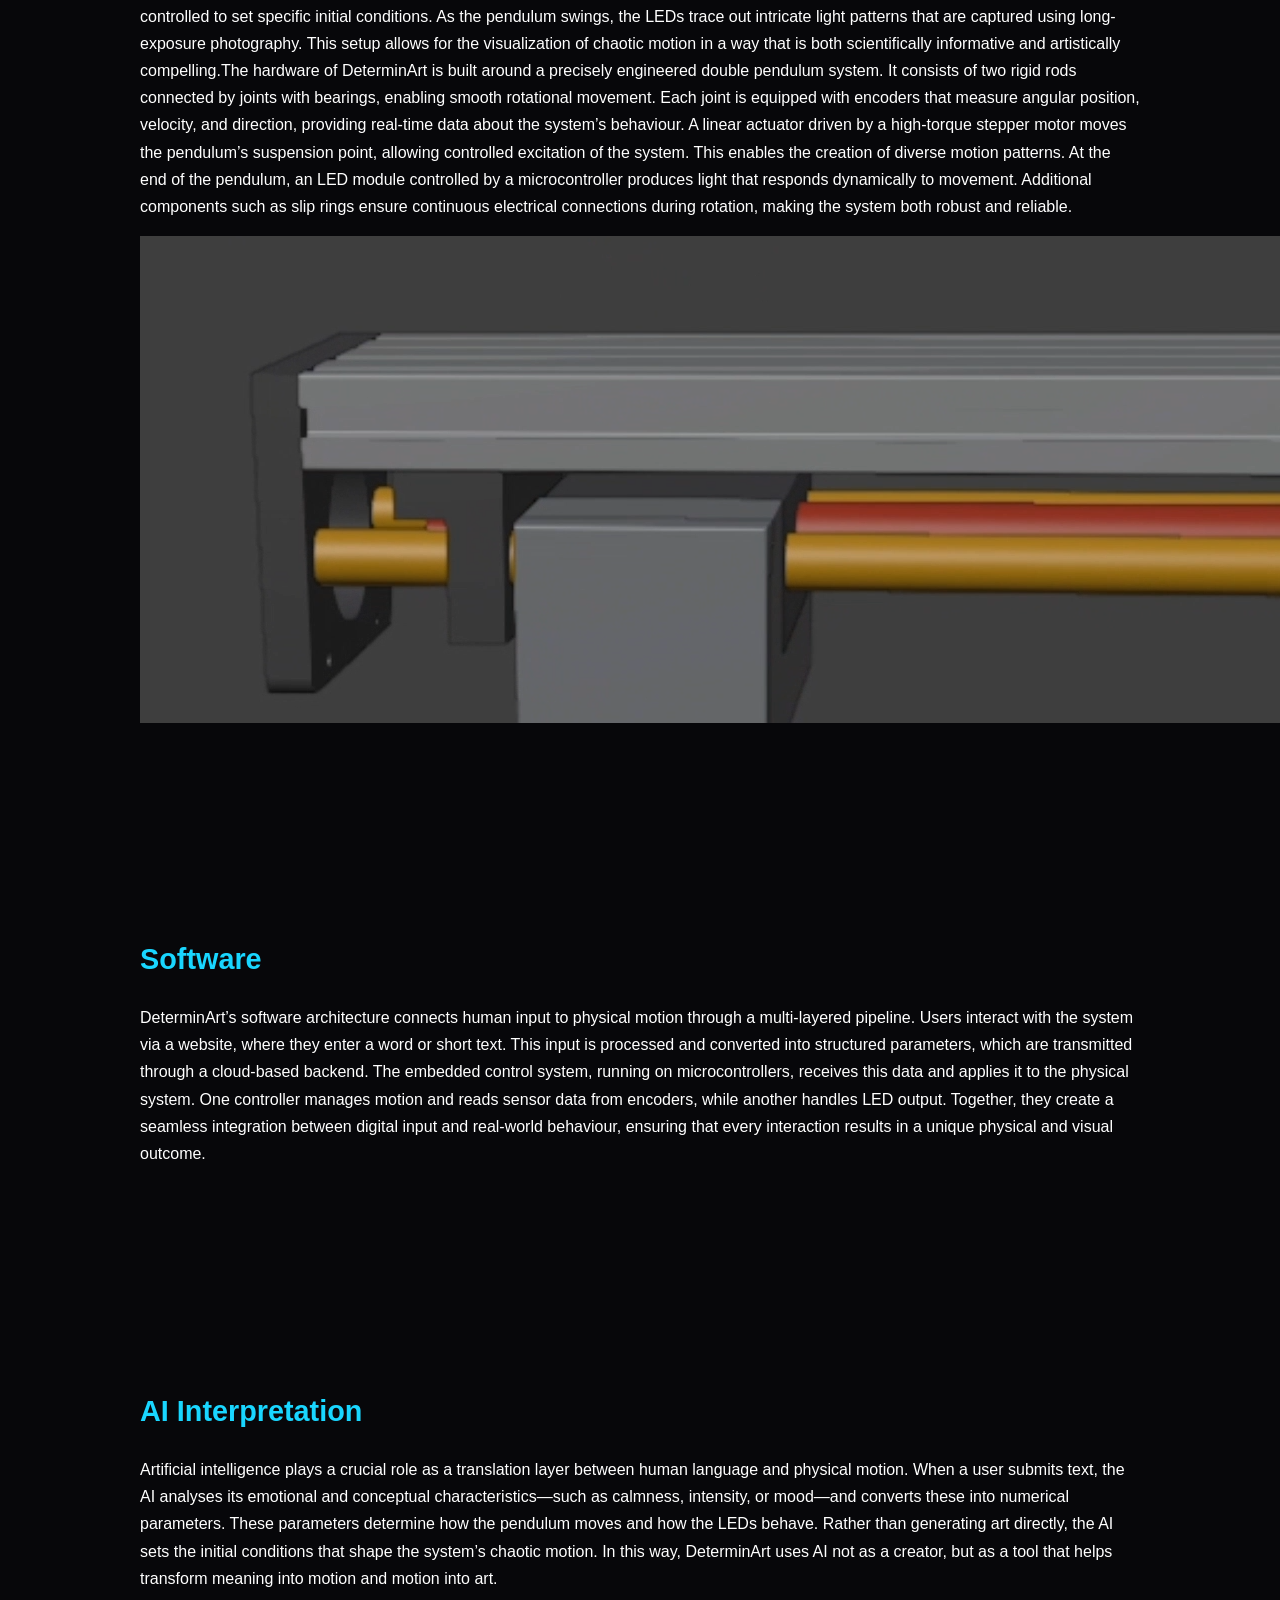
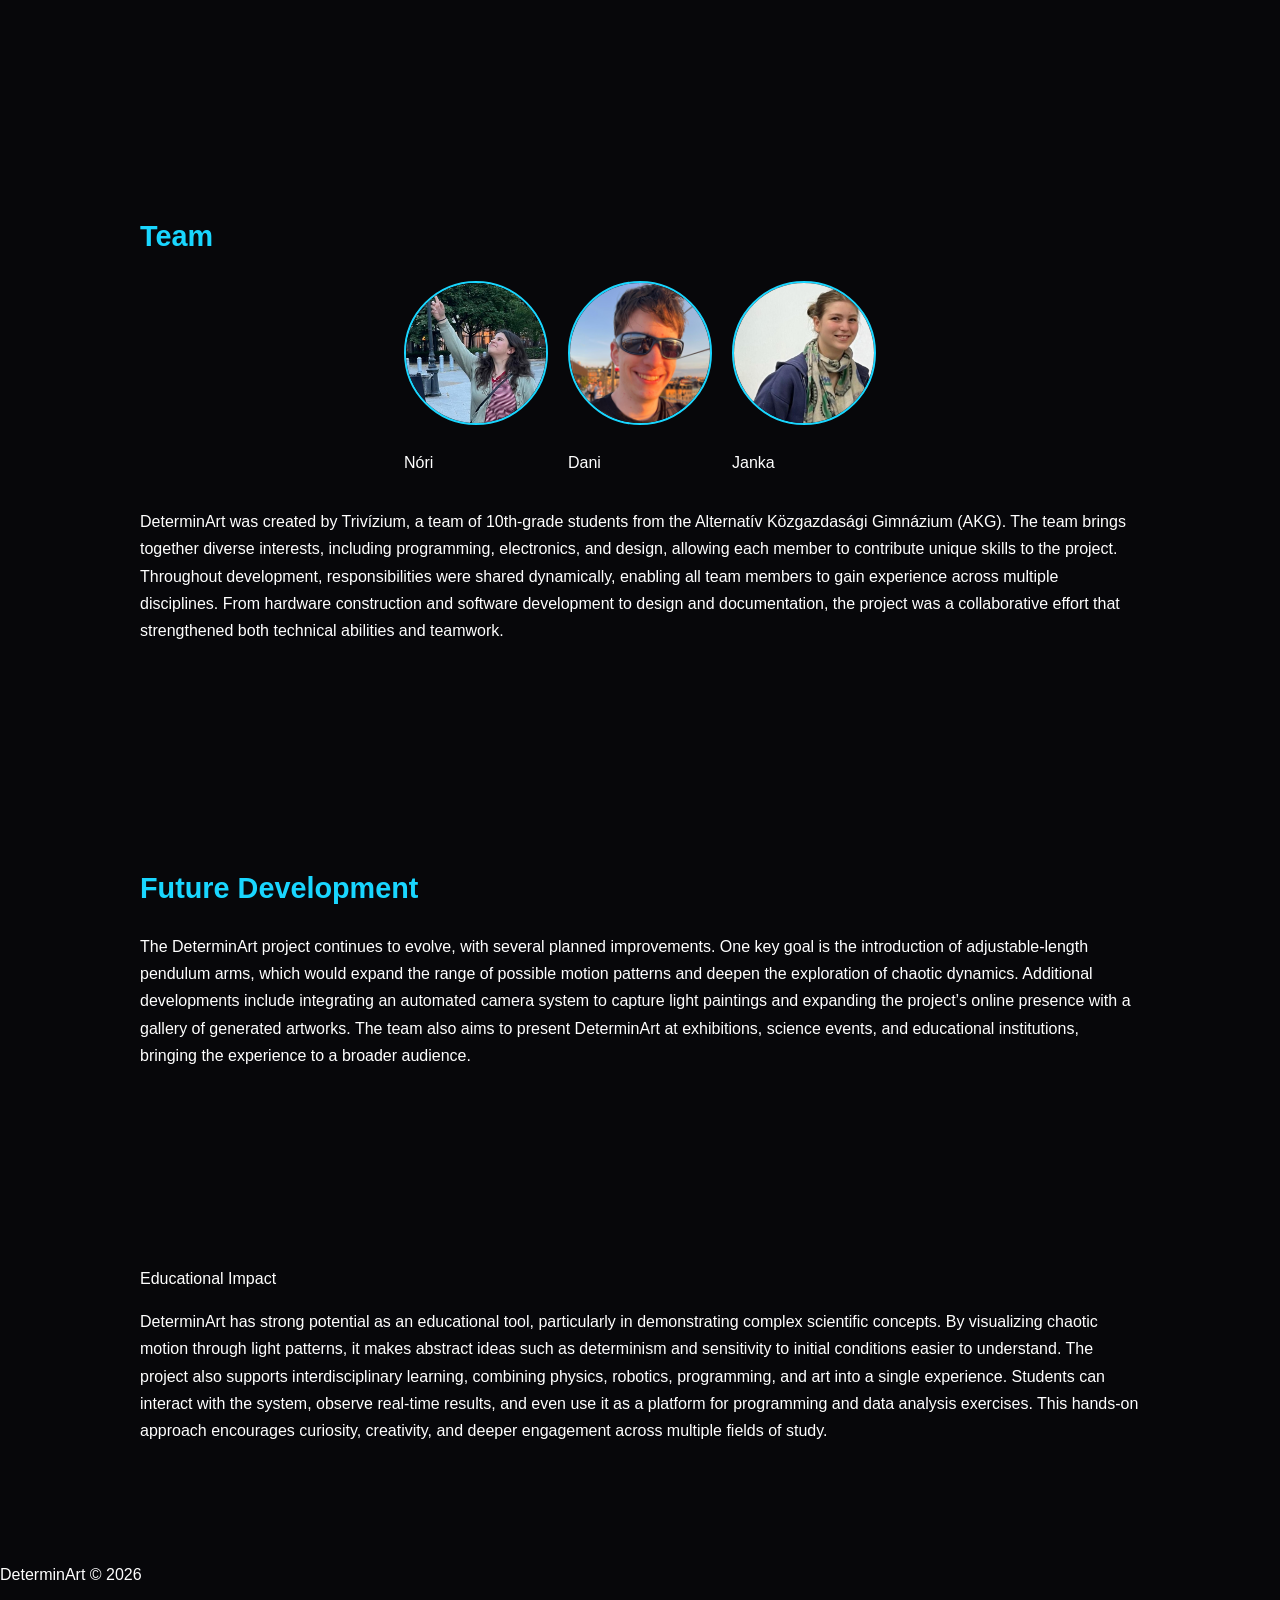
==== commit 99789b9a: "pictures" ====
--- a/index.html
+++ b/index.html
@@ -11,7 +11,7 @@
 
   <header class="hero">
     <img class="logo" src="assets/logo-determinart.png">
-
+    <img src="assets/hero-lightpainting.webp"/>
     <h1>DeterminArt</h1>
     <h2>Where Chaos Becomes Art</h2>
 
@@ -48,7 +48,8 @@
         
         A linear actuator driven by a high-torque stepper motor moves the pendulum’s suspension point, allowing controlled excitation of the system. This enables the creation of diverse motion patterns. At the end of the pendulum, an LED module controlled by a microcontroller produces light that responds dynamically to movement. Additional components such as slip rings ensure continuous electrical connections during rotation, making the system both robust and reliable.        
     </p>
-  </section>
+    <img src="assets/cad-linear-actuator.png"/>
+   </section>
 
   <section id="software">
     <h2>Software</h2>
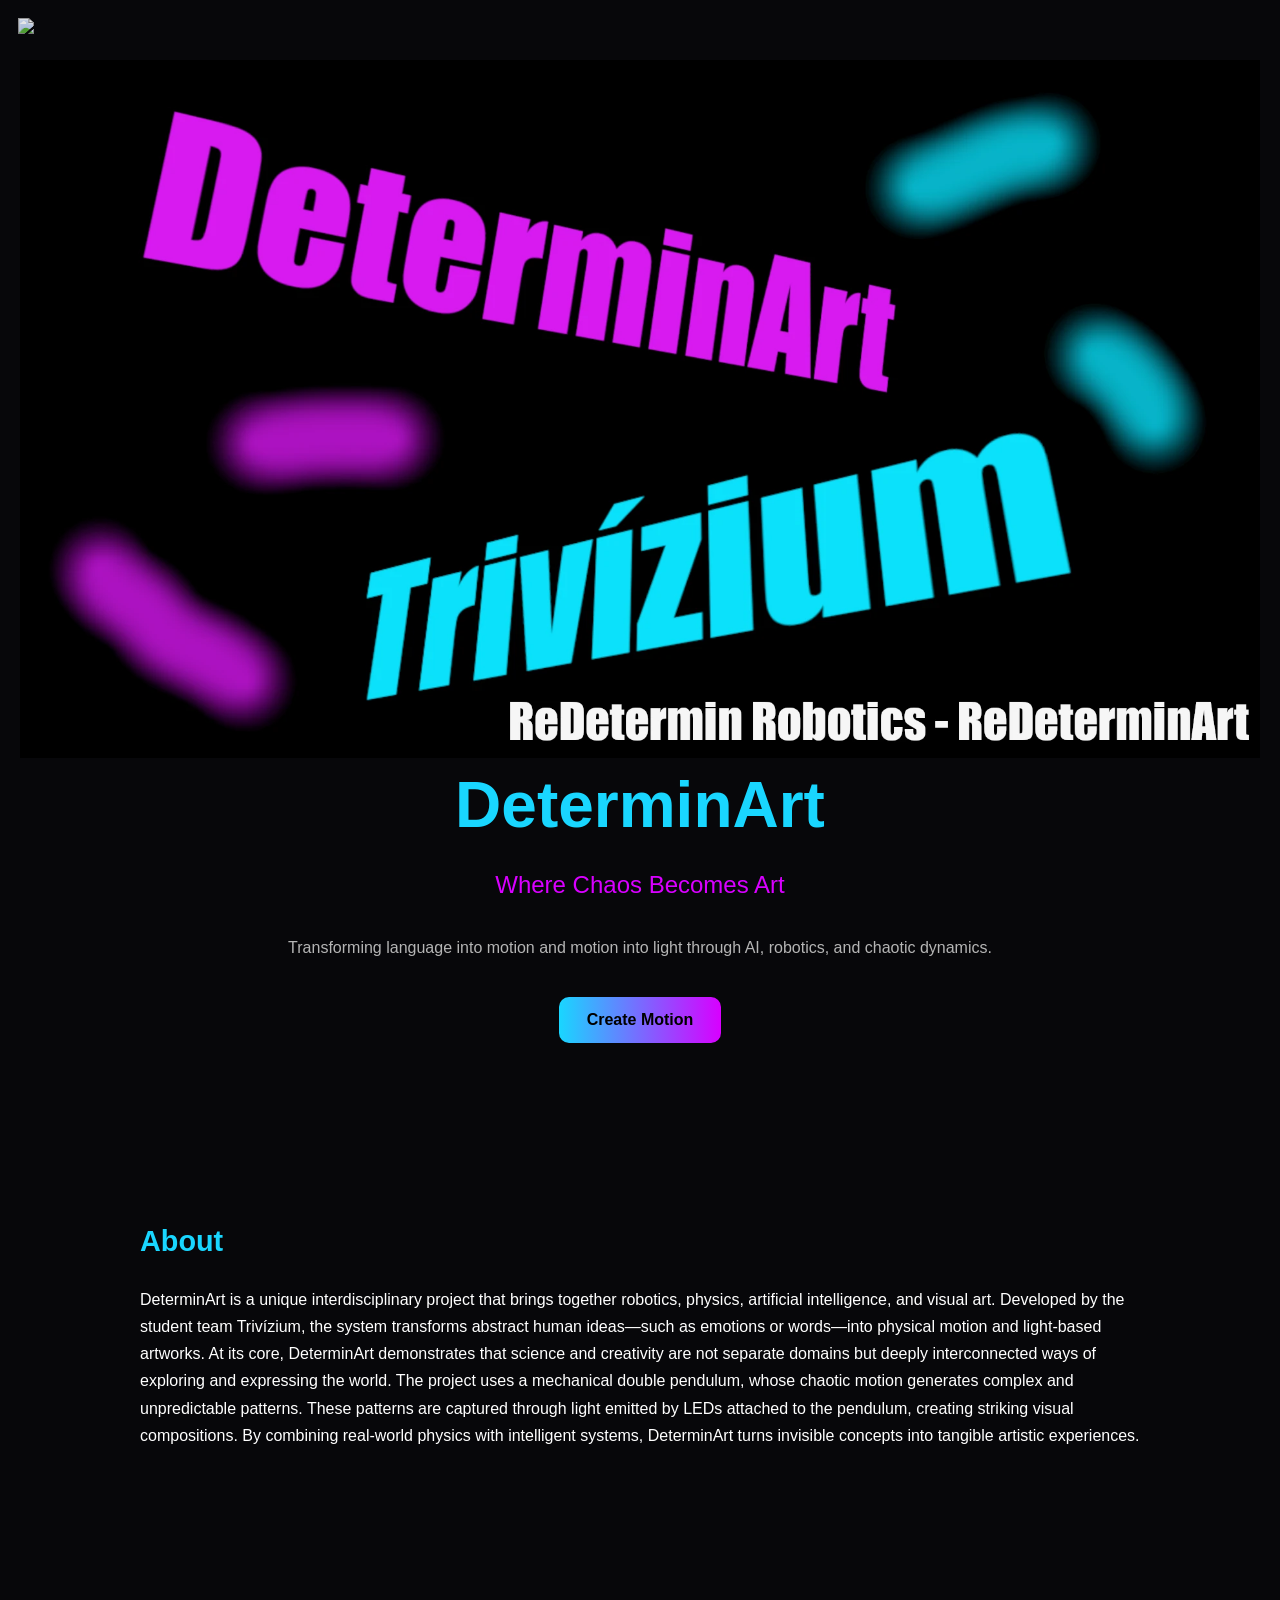
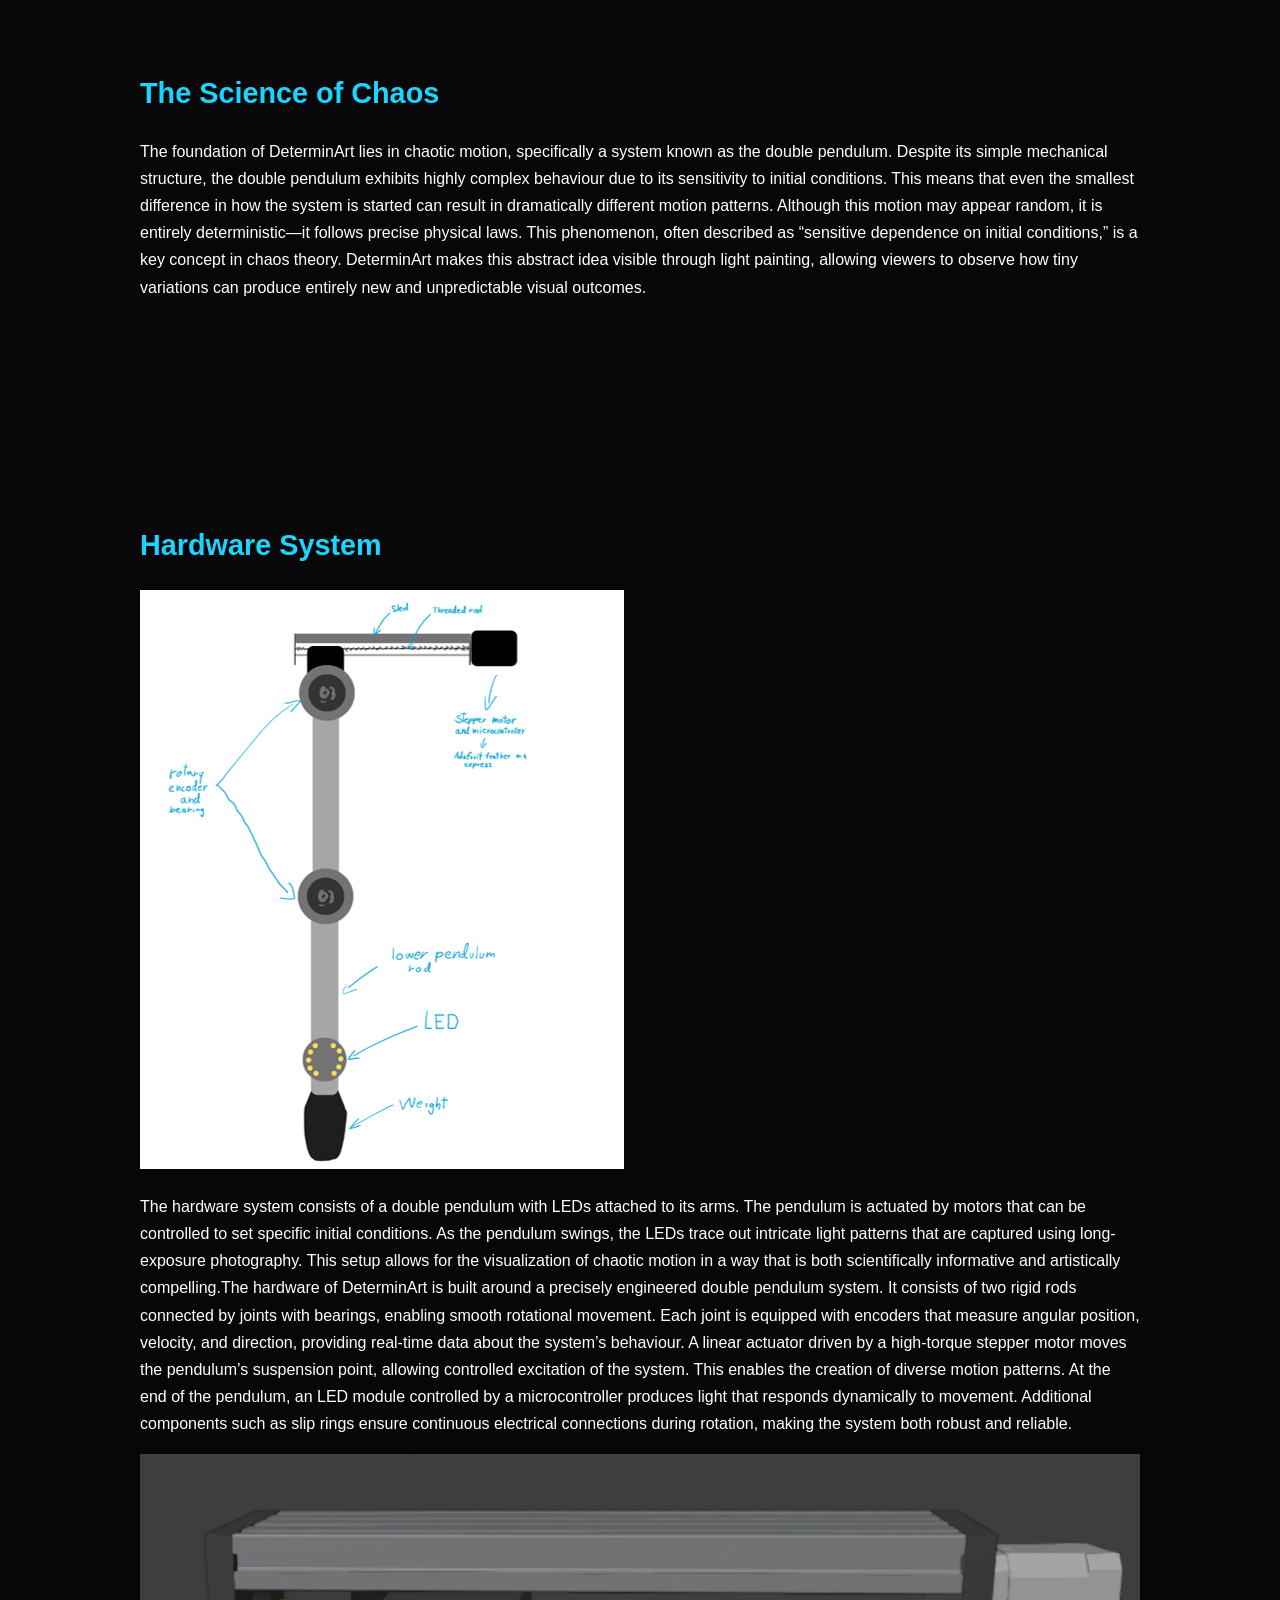
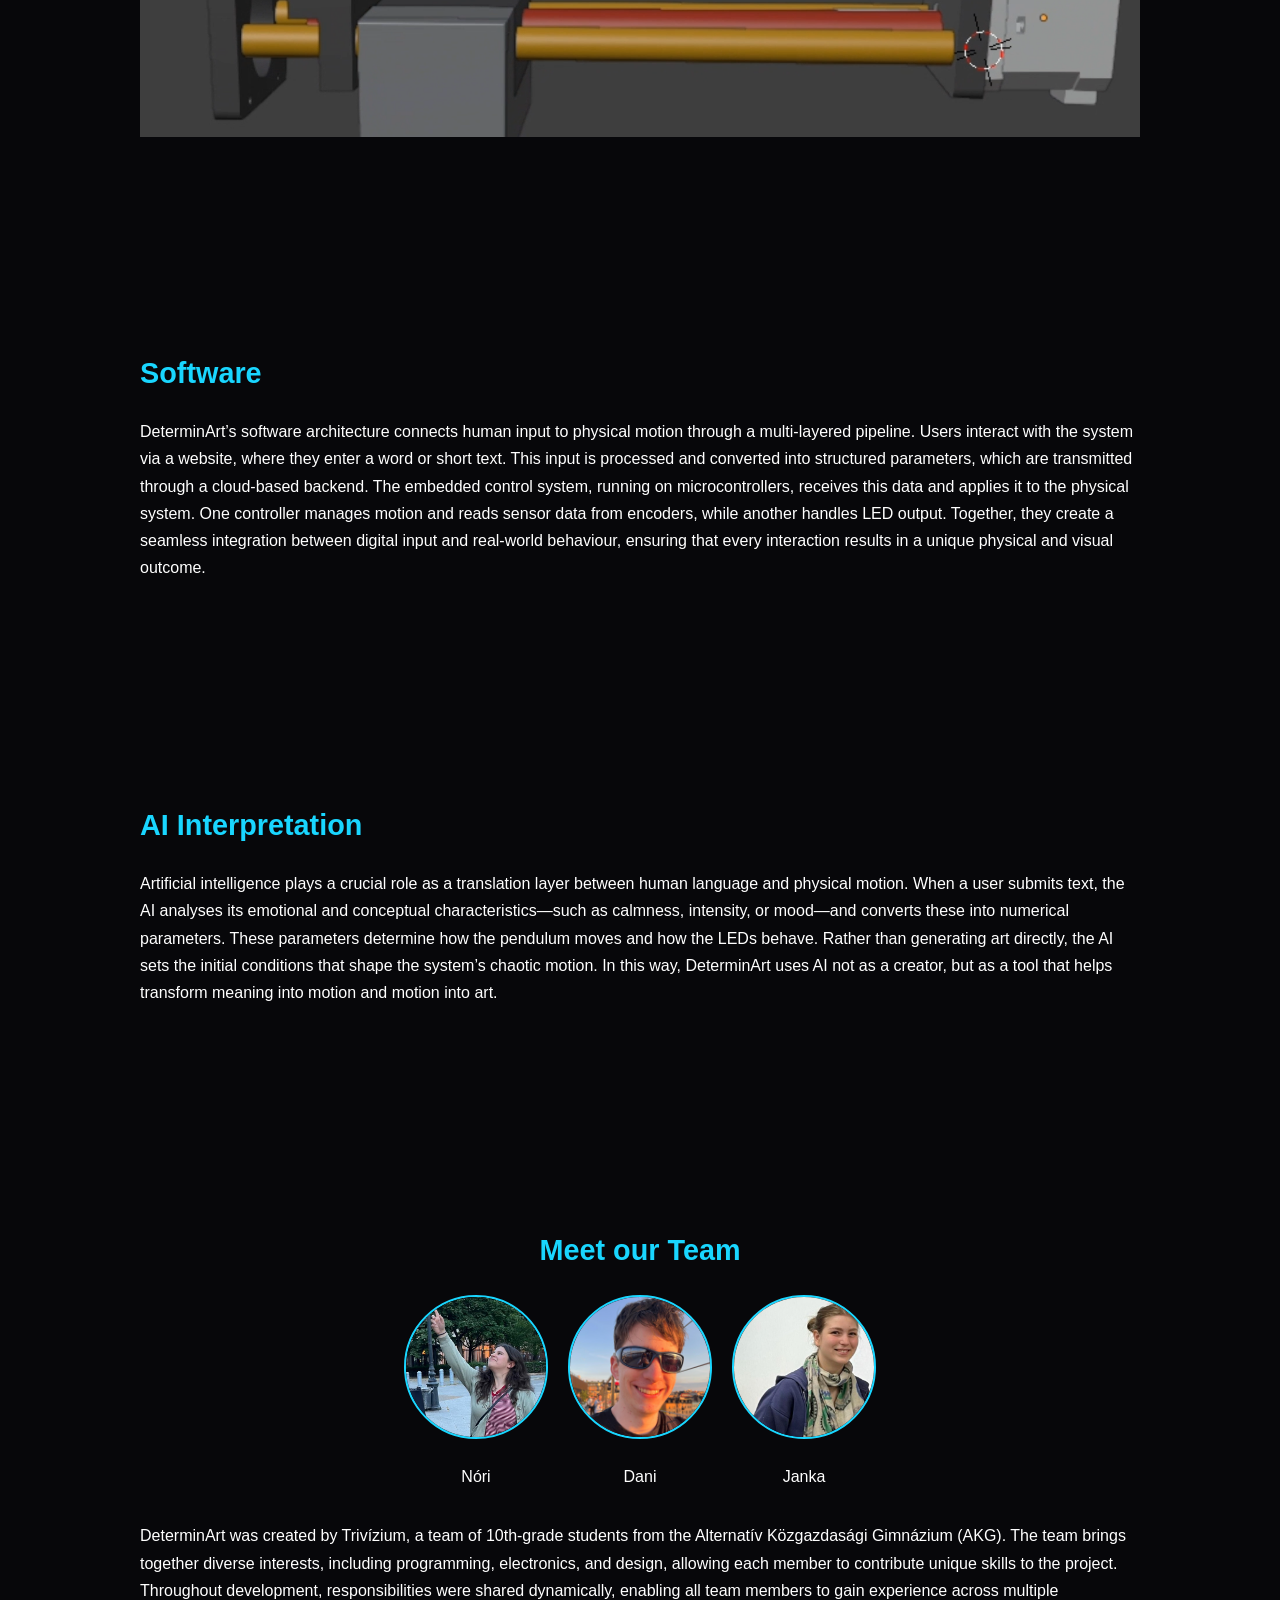
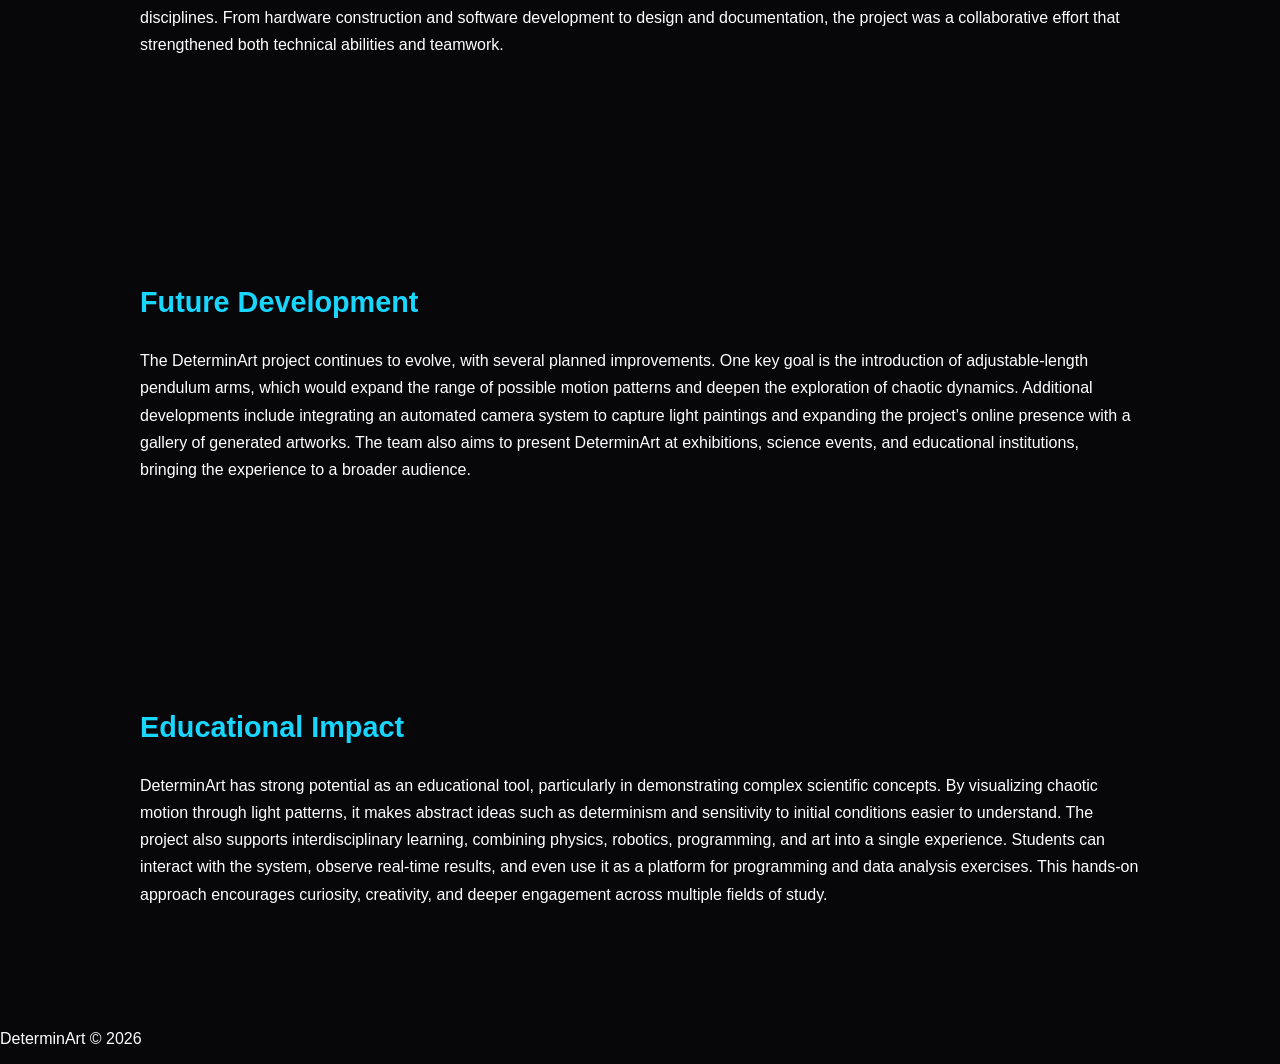
==== commit 2a167dbb: "images and bugs" ====
--- a/index.html
+++ b/index.html
@@ -11,7 +11,9 @@
 
   <header class="hero">
     <img class="logo" src="assets/logo-determinart.png">
-    <img src="assets/hero-lightpainting.webp"/>
+    <img src="assets/hero-lightpainting.webp"
+        alt="Hero Image"
+        style="max-width:100%; height:auto;">
     <h1>DeterminArt</h1>
     <h2>Where Chaos Becomes Art</h2>
 
@@ -42,13 +44,17 @@
 
   <section id="hardware">
     <h2>Hardware System</h2>
-    <img src="assets/pendulum.jpg"/>
+    <img src="assets/pendulum.jpg"
+        alt="Double Pendulum Hardware"
+        style="max-width:100%; height:auto;">
     <p>
         The hardware system consists of a double pendulum with LEDs attached to its arms. The pendulum is actuated by motors that can be controlled to set specific initial conditions. As the pendulum swings, the LEDs trace out intricate light patterns that are captured using long-exposure photography. This setup allows for the visualization of chaotic motion in a way that is both scientifically informative and artistically compelling.The hardware of DeterminArt is built around a precisely engineered double pendulum system. It consists of two rigid rods connected by joints with bearings, enabling smooth rotational movement. Each joint is equipped with encoders that measure angular position, velocity, and direction, providing real-time data about the system’s behaviour.
         
         A linear actuator driven by a high-torque stepper motor moves the pendulum’s suspension point, allowing controlled excitation of the system. This enables the creation of diverse motion patterns. At the end of the pendulum, an LED module controlled by a microcontroller produces light that responds dynamically to movement. Additional components such as slip rings ensure continuous electrical connections during rotation, making the system both robust and reliable.        
     </p>
-    <img src="assets/cad-linear-actuator.png"/>
+    <img src="assets/cad-linear-actuator.png"
+        alt="CAD Linear Actuator"
+        style="max-width:100%; height:auto;">
    </section>
 
   <section id="software">
@@ -68,22 +74,22 @@
   </section>
 
   <section id="team">
-    <h2>Team</h2>
+    <h2 style="text-align: center;">Meet our Team</h2>
 
     <div class="team">
       <div>
         <img src="assets/team-nori.jpeg"/>
-        <p>Nóri</p>
+        <p style="text-align: center;">Nóri</p>
       </div>
 
       <div>
         <img src="assets/team-dani.jpeg"/>
-        <p>Dani</p>
+        <p style="text-align: center;">Dani</p>
       </div>
 
       <div>
         <img src="assets/team-janka.jpeg"/>
-        <p>Janka</p>
+        <p style="text-align: center;">Janka</p>
       </div>
     </div>
 
@@ -102,7 +108,7 @@
     </p>
   </section>
 
-  <section id="education"
+  <section id="education">
     <h2>Educational Impact</h2>
     <p>
         DeterminArt has strong potential as an educational tool, particularly in demonstrating complex scientific concepts. By visualizing chaotic motion through light patterns, it makes abstract ideas such as determinism and sensitivity to initial conditions easier to understand.
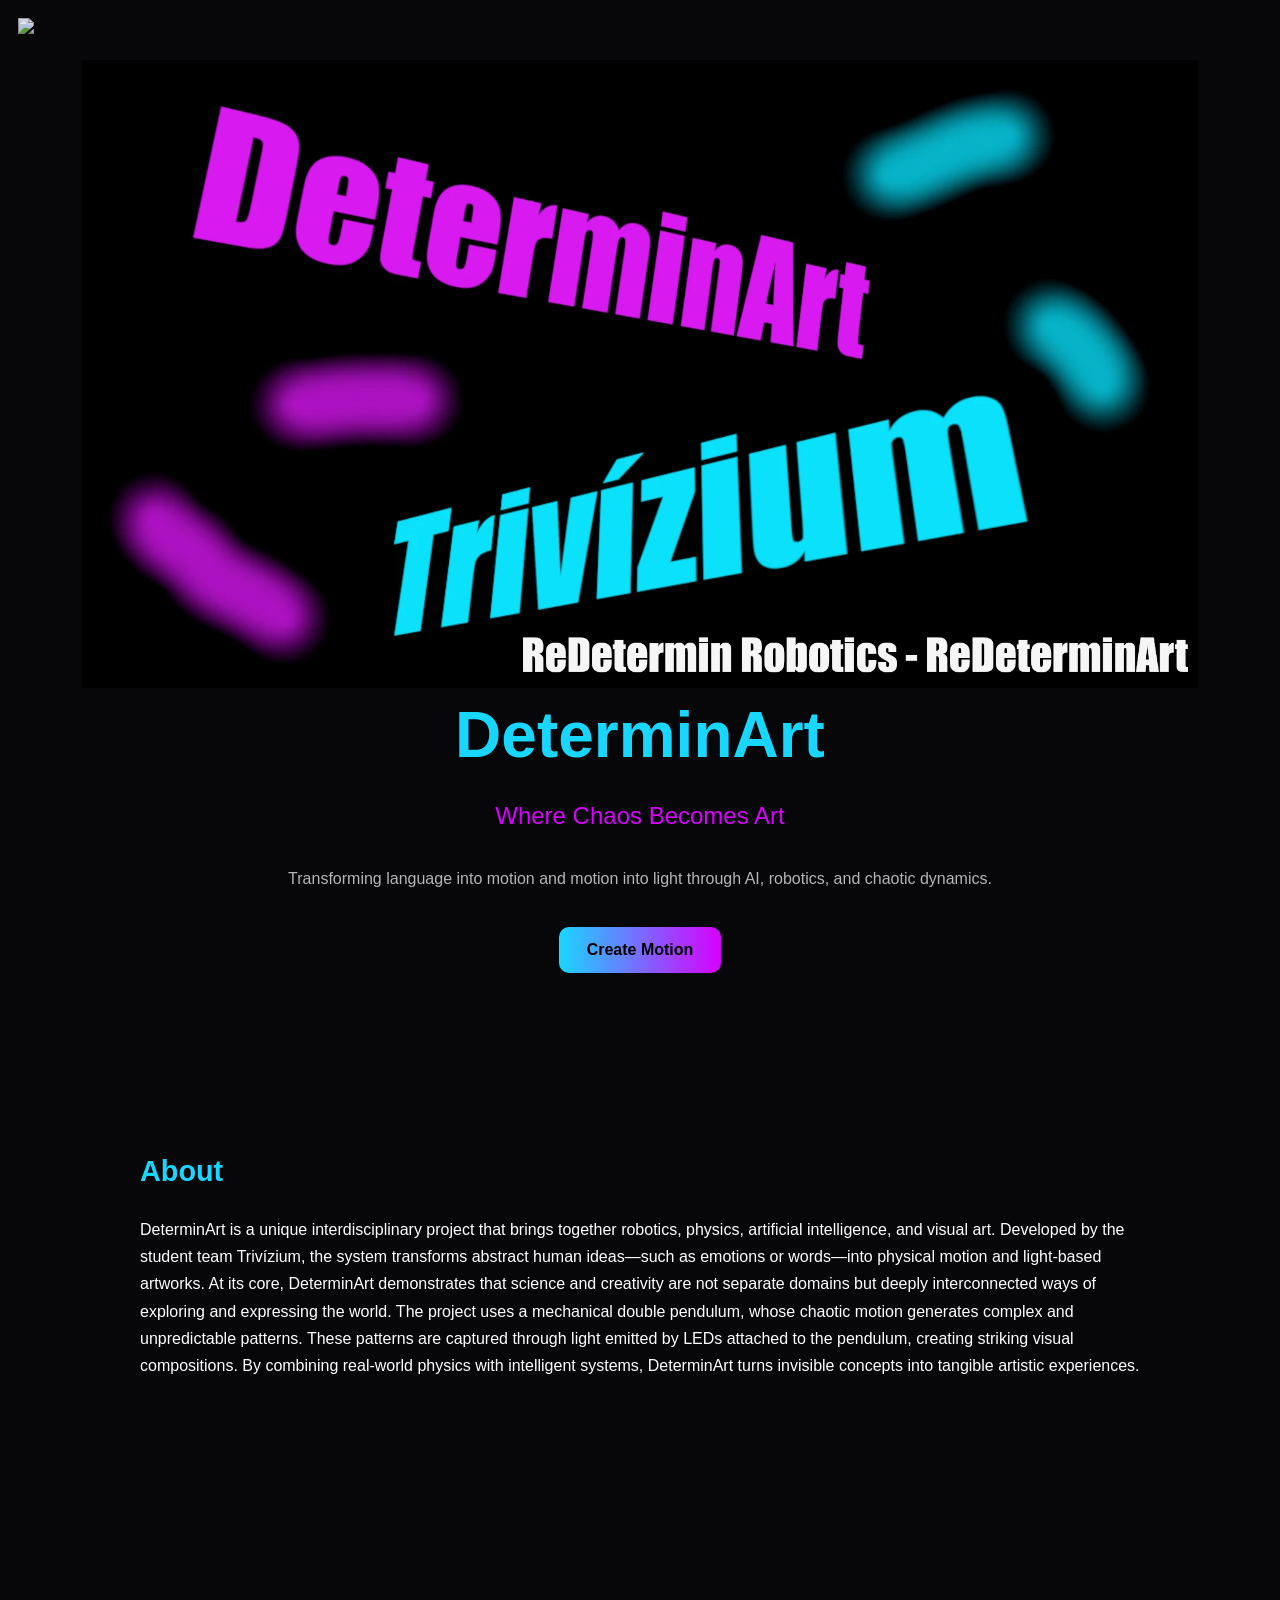
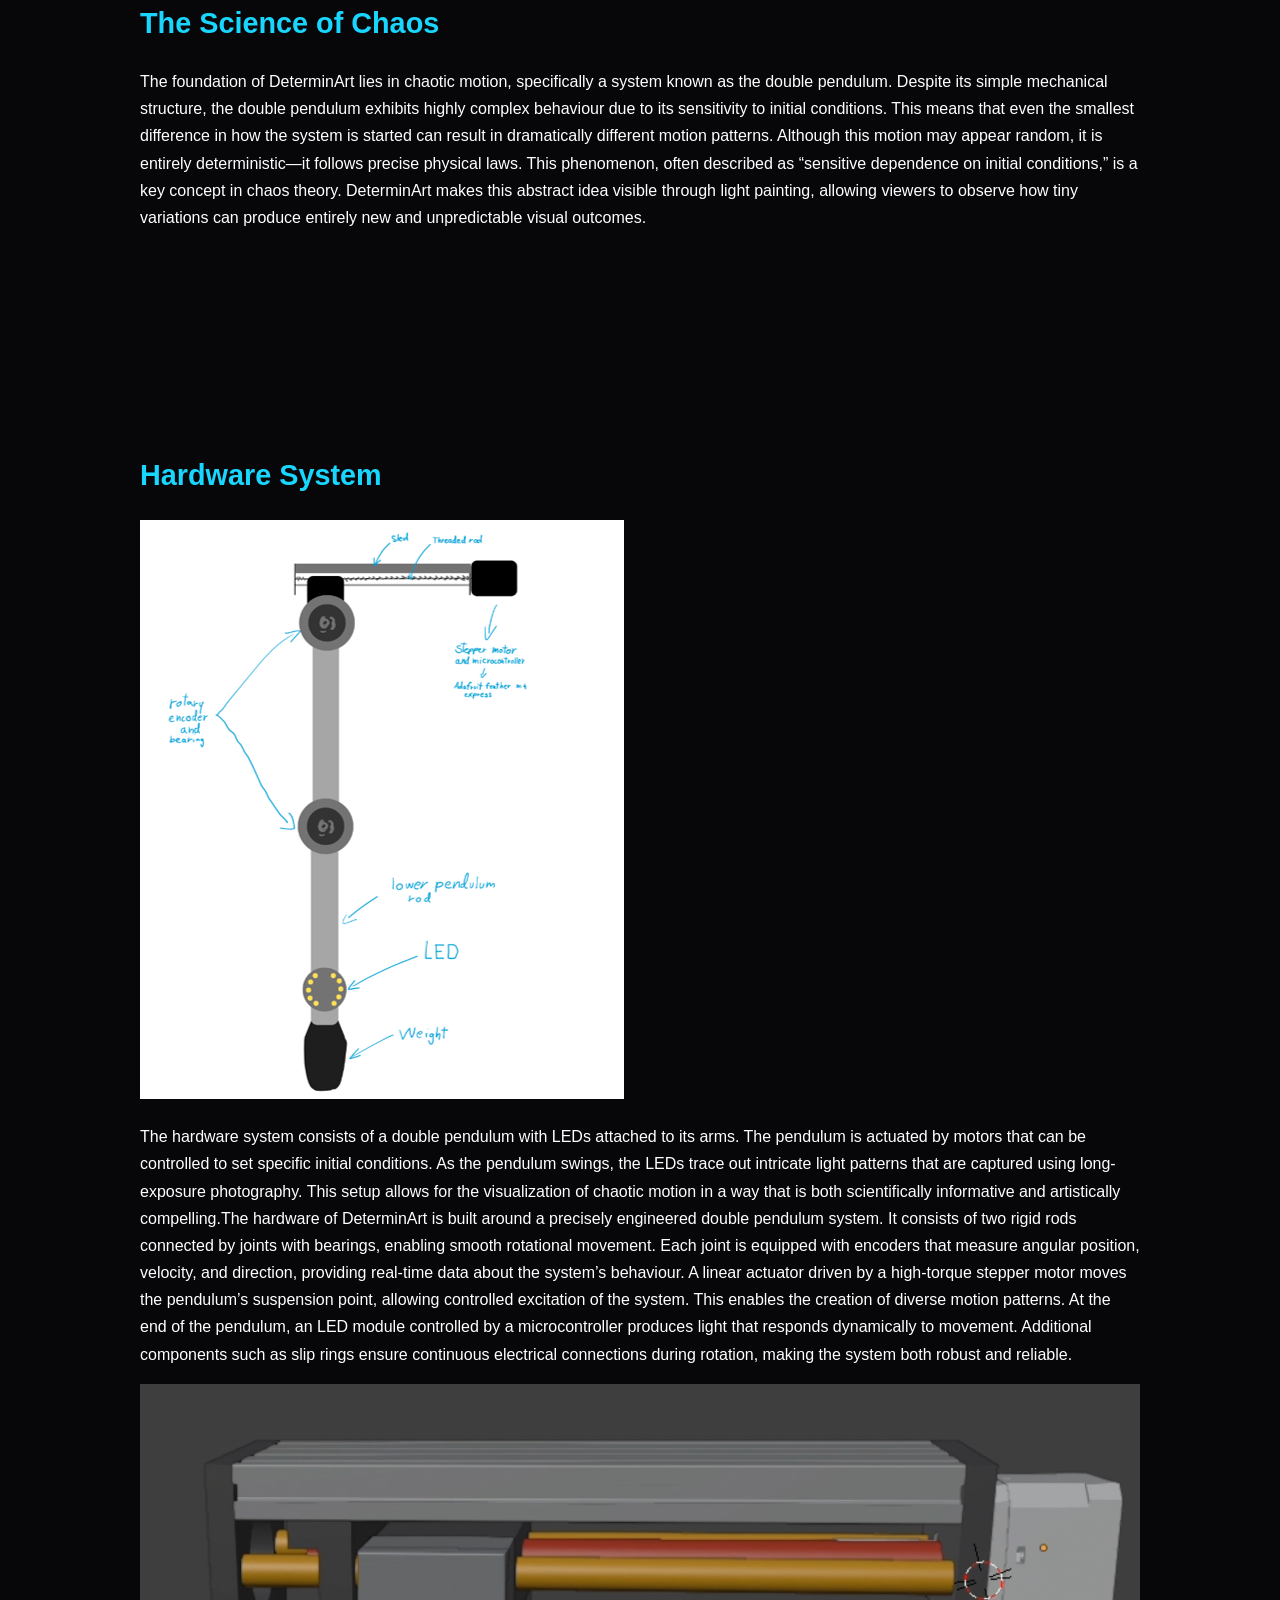
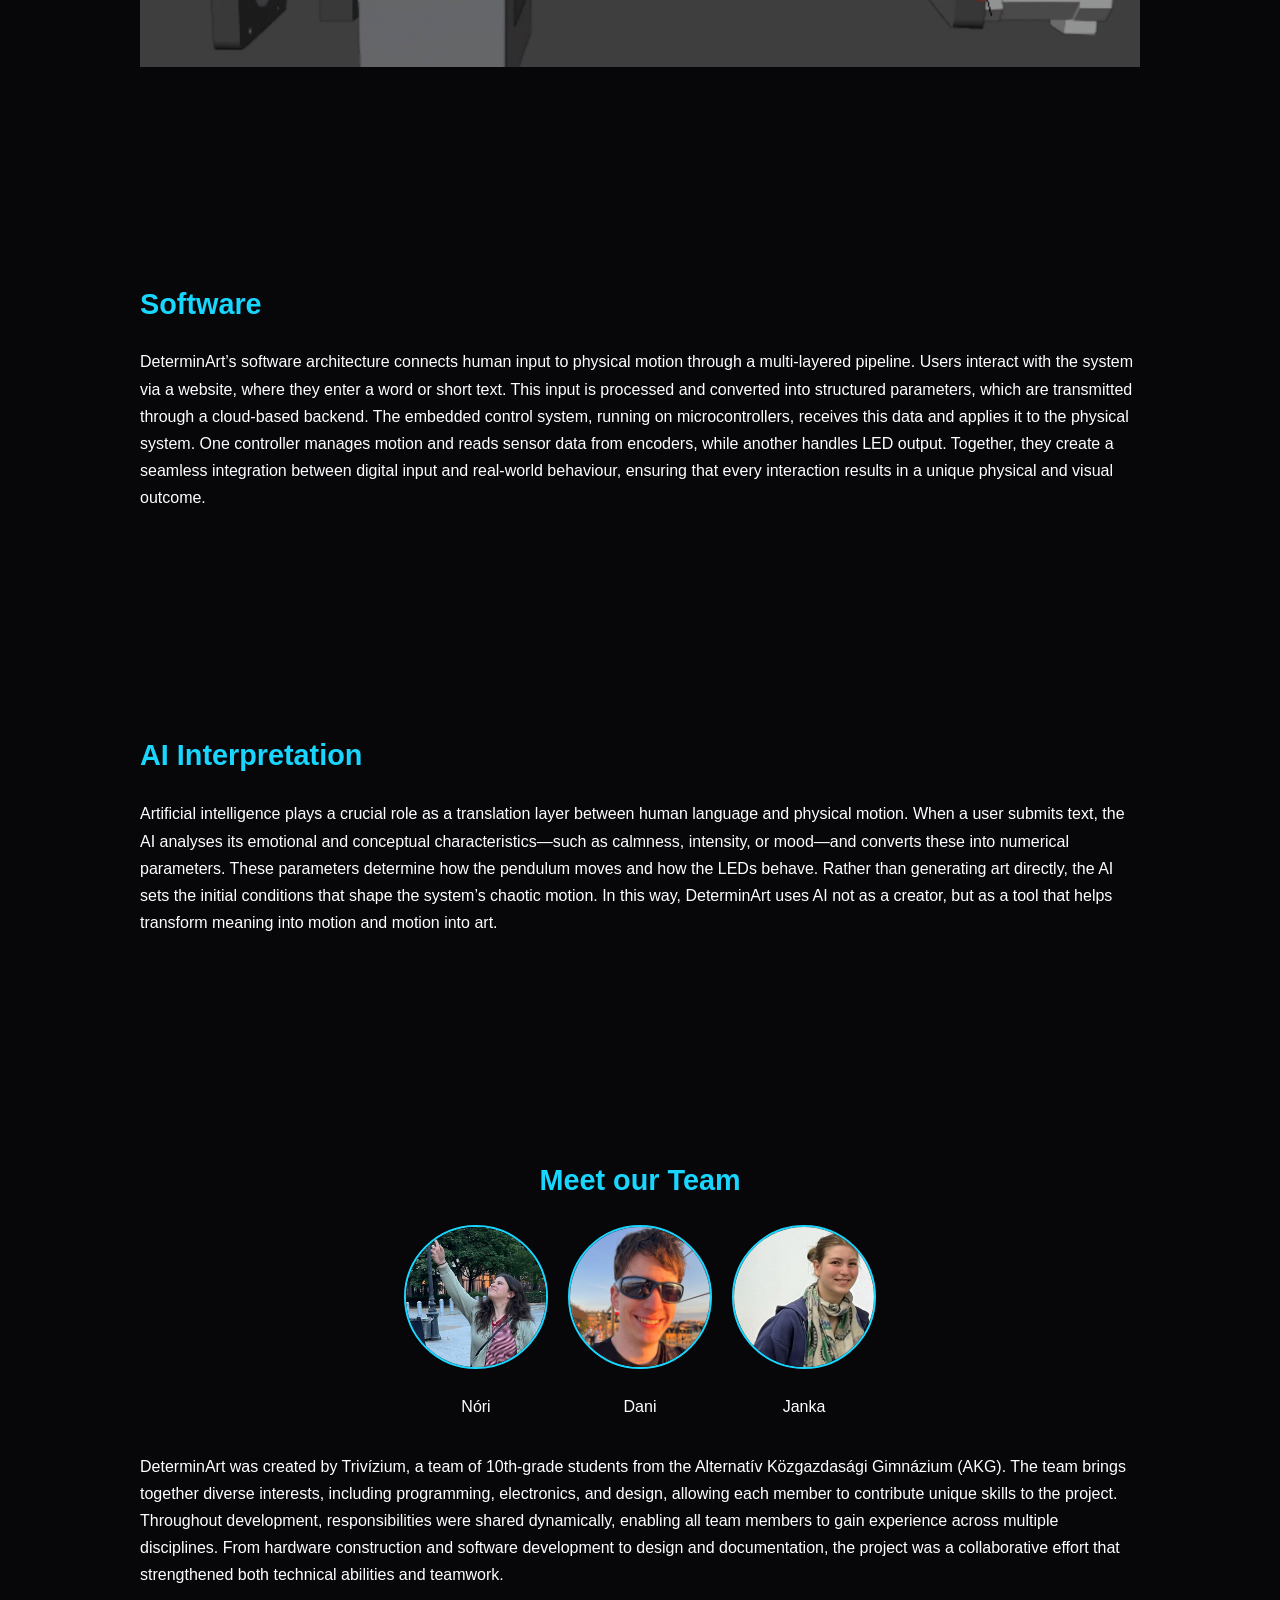
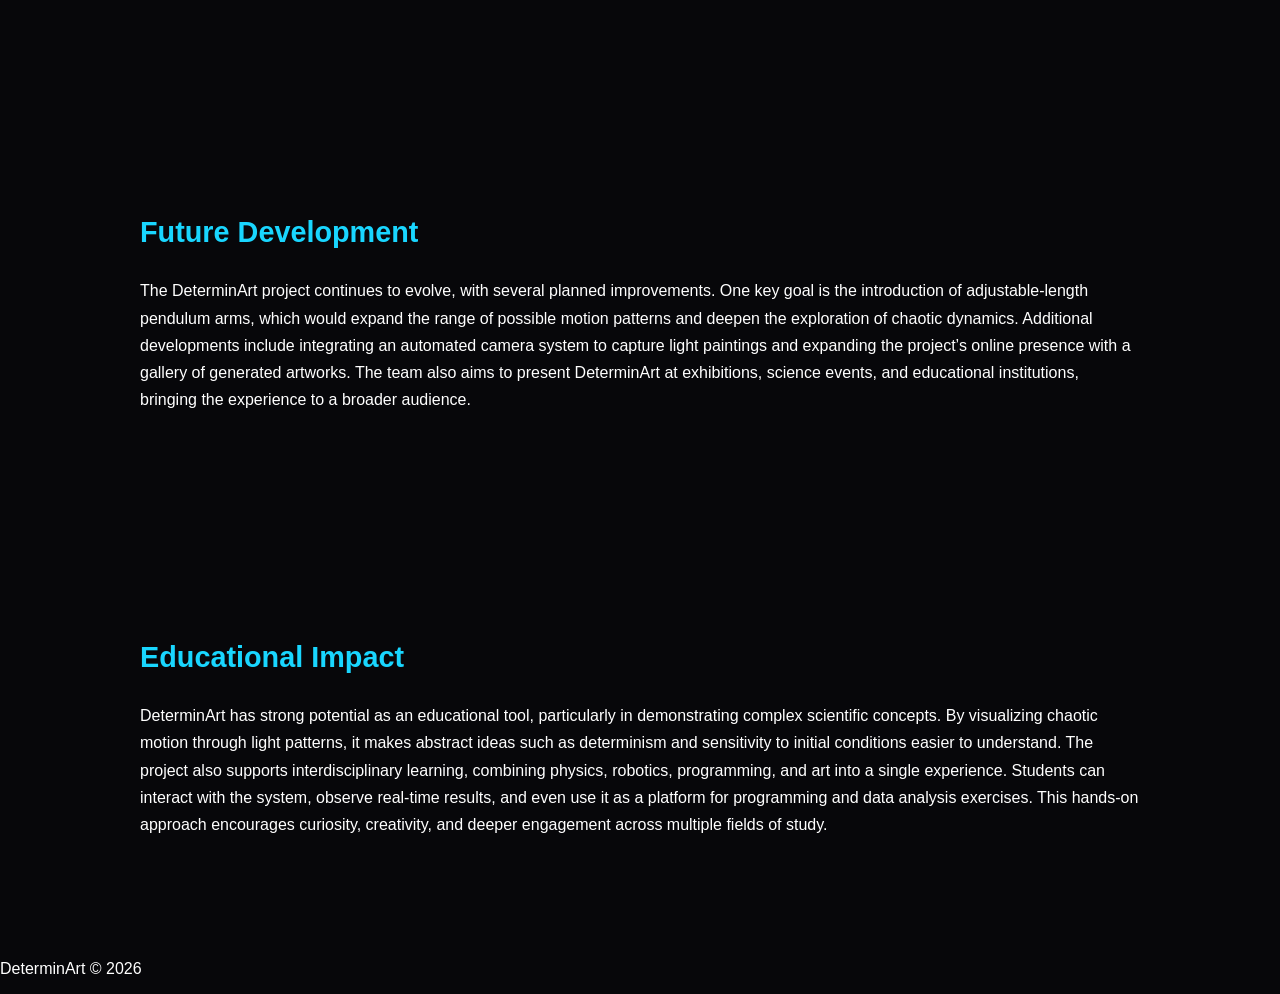
==== commit c41a533d: "imgae" ====
--- a/index.html
+++ b/index.html
@@ -13,7 +13,7 @@
     <img class="logo" src="assets/logo-determinart.png">
     <img src="assets/hero-lightpainting.webp"
         alt="Hero Image"
-        style="max-width:100%; height:auto;">
+        style="max-width:90%; height:auto;">
     <h1>DeterminArt</h1>
     <h2>Where Chaos Becomes Art</h2>
 
